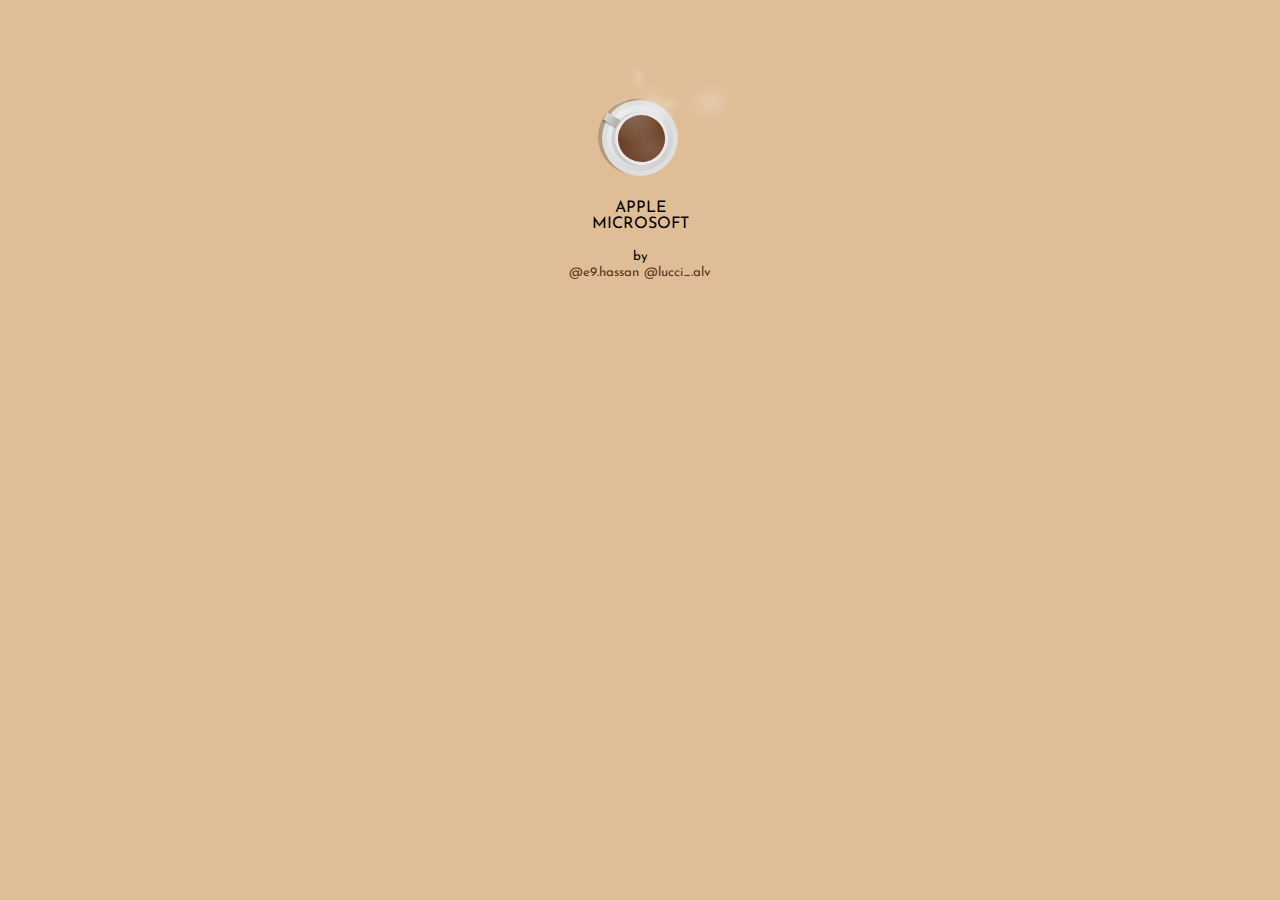
==== index.html @ 330a005c "edits" ====
<!DOCTYPE html>
<html lang="en">

<head>
    <meta charset="UTF-8">
    <meta name="viewport" content="width=device-width, initial-scale=1.0">
    <title>Coming Soon</title>
    <style>
        @import url(https://fonts.googleapis.com/css?family=Josefin+Sans:100,400);

        body {
            background: rgb(223, 189, 150);
            font-family: 'Josefin Sans', sans-serif;
            text-align: center;
        }

        .cup {
            width: 76px;
            height: 76px;
            background: #dedede;
            border-radius: 50%;
            position: absolute;
            left: 50%;
            margin-left: -38px;
            top: 100px;
            box-shadow: -4px -1px 0 rgba(0, 0, 0, 0.2);
        }

        .cup:after {
            content: "";
            width: 66px;
            height: 66px;
            position: absolute;
            border-radius: 50%;
            background: linear-gradient(-45deg, #cbcbcb, #f2f2f2);
            left: 50%;
            margin-left: -33px;
            top: 5px;
        }

        .coffee {
            width: 47px;
            height: 47px;
            background: #613317;
            /*background-image: linear-gradient(15deg, transparent 0px, transparent 29px, rgba(255,255,255,0.05) 29px, rgba(255,255,255,0.05) 47px);*/
            border-radius: 50%;
            position: absolute;
            left: 50%;
            margin-left: -25px;
            z-index: 1;
            top: 50%;
            margin-top: -26px;
            border: 3px solid #e9e9e9;
            box-shadow: -3px 2px 0 rgba(0, 0, 0, 0.1);
            transform: rotate(30deg);
            transition: transform 0.3s;
        }

        .coffee:after {
            /*assa*/
            content: "";
            width: 15px;
            height: 8px;
            position: absolute;
            left: -19px;
            top: 18px;
            background: linear-gradient(90deg, #d6d6d6, #aeaeae);
            box-shadow: 0px 2px 0 rgba(0, 0, 0, 0.2);
        }

        .coffee:before {
            content: "";
            width: 47px;
            height: 47px;
            background-image: radial-gradient(75% 59%, ellipse, rgba(255, 255, 255, 0.2), transparent 95%), radial-gradient(5% 9%, ellipse, rgba(255, 255, 255, 0.1), transparent 5%), radial-gradient(0% 0%, ellipse, rgba(255, 255, 255, 0.3), transparent 55%);
            background-image: -webkit-radial-gradient(75% 59%, ellipse, rgba(255, 255, 255, 0.2), transparent 95%), -webkit-radial-gradient(5% 9%, ellipse, rgba(255, 255, 255, 0.1), transparent 5%), -webkit-radial-gradient(0% 0%, ellipse, rgba(255, 255, 255, 0.3), transparent 55%);
            background-image: -moz-radial-gradient(75% 59%, ellipse, rgba(255, 255, 255, 0.2), transparent 95%), -moz-radial-gradient(5% 9%, ellipse, rgba(255, 255, 255, 0.1), transparent 5%), -moz-radial-gradient(0% 0%, ellipse, rgba(255, 255, 255, 0.3), transparent 55%);
            position: absolute;
            left: 0;
            border-radius: 50%;
        }

        .cup:hover .coffee {
            transform: rotate(15deg);
        }

        .smoke {
            width: 70px;
            height: 100px;
            background: ;
            position: absolute;
            left: 50%;
            margin-left: -40px;
            top: 43px;
            background-image: -webkit-radial-gradient(75% 59%, ellipse, rgba(255, 255, 255, 0.2), transparent 25%), -webkit-radial-gradient(25% 70%, ellipse, rgba(255, 255, 255, 0.2), transparent 15%), -webkit-radial-gradient(35% 61%, ellipse, rgba(255, 255, 255, 0.2), transparent 10%), -webkit-radial-gradient(55% 35%, ellipse, rgba(255, 255, 255, 0.2), transparent 15%);
            background-image: -moz-radial-gradient(75% 59%, ellipse, rgba(255, 255, 255, 0.2), transparent 25%), -moz-radial-gradient(25% 70%, ellipse, rgba(255, 255, 255, 0.2), transparent 15%), -moz-radial-gradient(35% 61%, ellipse, rgba(255, 255, 255, 0.2), transparent 10%), -moz-radial-gradient(55% 35%, ellipse, rgba(255, 255, 255, 0.2), transparent 15%);
            background-image: radial-gradient(75% 59%, ellipse, rgba(255, 255, 255, 0.2), transparent 25%), radial-gradient(25% 70%, ellipse, rgba(255, 255, 255, 0.2), transparent 15%), radial-gradient(35% 61%, ellipse, rgba(255, 255, 255, 0.2), transparent 10%), radial-gradient(55% 35%, ellipse, rgba(255, 255, 255, 0.2), transparent 15%);
            animation: bk 11s infinite;
        }

        .smoke:after {
            content: "";
            width: 100px;
            height: 100px;
            background: ;
            position: absolute;
            background-image: -webkit-radial-gradient(75% 59%, ellipse, rgba(255, 255, 255, 0.2), transparent 25%), -webkit-radial-gradient(25% 70%, ellipse, rgba(255, 255, 255, 0.2), transparent 15%), -webkit-radial-gradient(35% 61%, ellipse, rgba(255, 255, 255, 0.2), transparent 10%);
            background-image: -moz-radial-gradient(75% 59%, ellipse, rgba(255, 255, 255, 0.2), transparent 25%), -moz-radial-gradient(25% 70%, ellipse, rgba(255, 255, 255, 0.2), transparent 15%), -moz-radial-gradient(35% 61%, ellipse, rgba(255, 255, 255, 0.2), transparent 10%);
            background-image: radial-gradient(75% 59%, ellipse, rgba(255, 255, 255, 0.2), transparent 25%), radial-gradient(25% 70%, ellipse, rgba(255, 255, 255, 0.2), transparent 15%), radial-gradient(35% 61%, ellipse, rgba(255, 255, 255, 0.2), transparent 10%);
            animation: bk 2s 1s infinite;
        }


        @keyframes bk {
            0% {
                background-position: 0 0;
                opacity: 0;
            }

            15%,
            85% {
                opacity: 1;
            }

            100% {
                background-position: -20px -25px, -5px -25px, 0px -25px, 0px -25px;
                opacity: 0;
            }
        }

        .txt {
            position: absolute;
            top: 184px;
            width: 150px;
            left: 50%;
            margin-left: -75px;
        }

        .txt a {
            text-decoration: none;
            color: #613317;
        }

        .txt a:hover {
            text-decoration: underline;
        }
    </style>
</head>

<body>
    <div class="cup">
        <div class="coffee"></div>
    </div>
    <div class="smoke"></div>
    <p class="txt">APPLE MICROSOFT<br><br><small>by <a href="https://instagram.com/e9.hassan">@e9.hassan</small>&nbsp;<small><a
            href="https://instagram.com/lucci_.alv">@lucci_.alv</a></small></p>
</body>

</html>
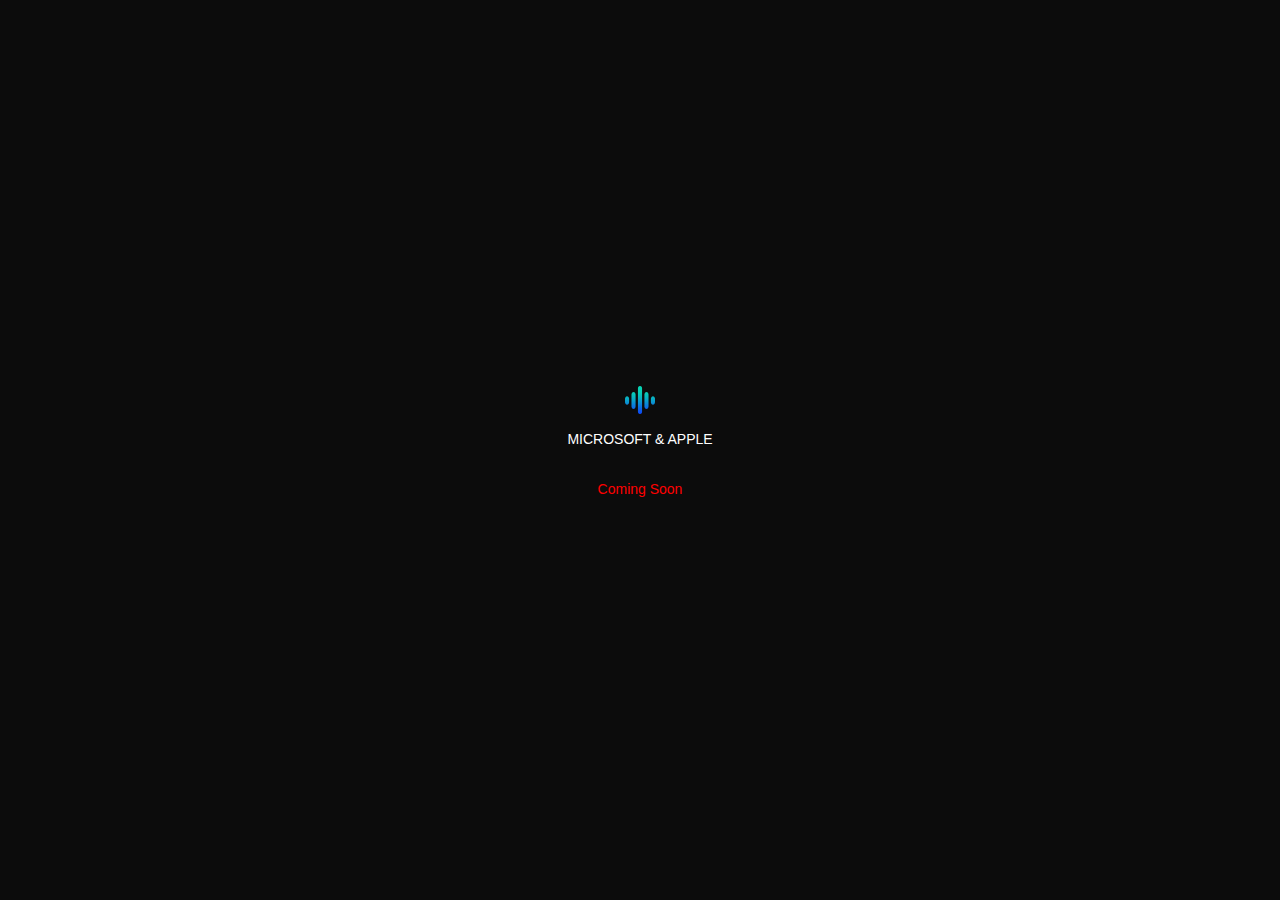
==== commit 709b4851: "Changes" ====
--- a/index.html
+++ b/index.html
@@ -1,159 +1,21 @@
 <!DOCTYPE html>
 <html lang="en">
+<head>
+  <title>Microsoft | Apple</title>
+  <meta charset="utf-8">
+  <meta name="viewport" content="width=device-width, initial-scale=1">
+  <meta http-equiv="X-UA-Compatible" content="IE=edge">
+      <link rel="icon" href="assets/img/logo.ico">
+  <link rel="stylesheet" href="assets/css/main.css">
+</head>
+<body>
 
-<head>
-    <meta charset="UTF-8">
-    <meta name="viewport" content="width=device-width, initial-scale=1.0">
-    <title>Coming Soon</title>
-    <style>
-        @import url(https://fonts.googleapis.com/css?family=Josefin+Sans:100,400);
-
-        body {
-            background: rgb(223, 189, 150);
-            font-family: 'Josefin Sans', sans-serif;
-            text-align: center;
-        }
-
-        .cup {
-            width: 76px;
-            height: 76px;
-            background: #dedede;
-            border-radius: 50%;
-            position: absolute;
-            left: 50%;
-            margin-left: -38px;
-            top: 100px;
-            box-shadow: -4px -1px 0 rgba(0, 0, 0, 0.2);
-        }
-
-        .cup:after {
-            content: "";
-            width: 66px;
-            height: 66px;
-            position: absolute;
-            border-radius: 50%;
-            background: linear-gradient(-45deg, #cbcbcb, #f2f2f2);
-            left: 50%;
-            margin-left: -33px;
-            top: 5px;
-        }
-
-        .coffee {
-            width: 47px;
-            height: 47px;
-            background: #613317;
-            /*background-image: linear-gradient(15deg, transparent 0px, transparent 29px, rgba(255,255,255,0.05) 29px, rgba(255,255,255,0.05) 47px);*/
-            border-radius: 50%;
-            position: absolute;
-            left: 50%;
-            margin-left: -25px;
-            z-index: 1;
-            top: 50%;
-            margin-top: -26px;
-            border: 3px solid #e9e9e9;
-            box-shadow: -3px 2px 0 rgba(0, 0, 0, 0.1);
-            transform: rotate(30deg);
-            transition: transform 0.3s;
-        }
-
-        .coffee:after {
-            /*assa*/
-            content: "";
-            width: 15px;
-            height: 8px;
-            position: absolute;
-            left: -19px;
-            top: 18px;
-            background: linear-gradient(90deg, #d6d6d6, #aeaeae);
-            box-shadow: 0px 2px 0 rgba(0, 0, 0, 0.2);
-        }
-
-        .coffee:before {
-            content: "";
-            width: 47px;
-            height: 47px;
-            background-image: radial-gradient(75% 59%, ellipse, rgba(255, 255, 255, 0.2), transparent 95%), radial-gradient(5% 9%, ellipse, rgba(255, 255, 255, 0.1), transparent 5%), radial-gradient(0% 0%, ellipse, rgba(255, 255, 255, 0.3), transparent 55%);
-            background-image: -webkit-radial-gradient(75% 59%, ellipse, rgba(255, 255, 255, 0.2), transparent 95%), -webkit-radial-gradient(5% 9%, ellipse, rgba(255, 255, 255, 0.1), transparent 5%), -webkit-radial-gradient(0% 0%, ellipse, rgba(255, 255, 255, 0.3), transparent 55%);
-            background-image: -moz-radial-gradient(75% 59%, ellipse, rgba(255, 255, 255, 0.2), transparent 95%), -moz-radial-gradient(5% 9%, ellipse, rgba(255, 255, 255, 0.1), transparent 5%), -moz-radial-gradient(0% 0%, ellipse, rgba(255, 255, 255, 0.3), transparent 55%);
-            position: absolute;
-            left: 0;
-            border-radius: 50%;
-        }
-
-        .cup:hover .coffee {
-            transform: rotate(15deg);
-        }
-
-        .smoke {
-            width: 70px;
-            height: 100px;
-            background: ;
-            position: absolute;
-            left: 50%;
-            margin-left: -40px;
-            top: 43px;
-            background-image: -webkit-radial-gradient(75% 59%, ellipse, rgba(255, 255, 255, 0.2), transparent 25%), -webkit-radial-gradient(25% 70%, ellipse, rgba(255, 255, 255, 0.2), transparent 15%), -webkit-radial-gradient(35% 61%, ellipse, rgba(255, 255, 255, 0.2), transparent 10%), -webkit-radial-gradient(55% 35%, ellipse, rgba(255, 255, 255, 0.2), transparent 15%);
-            background-image: -moz-radial-gradient(75% 59%, ellipse, rgba(255, 255, 255, 0.2), transparent 25%), -moz-radial-gradient(25% 70%, ellipse, rgba(255, 255, 255, 0.2), transparent 15%), -moz-radial-gradient(35% 61%, ellipse, rgba(255, 255, 255, 0.2), transparent 10%), -moz-radial-gradient(55% 35%, ellipse, rgba(255, 255, 255, 0.2), transparent 15%);
-            background-image: radial-gradient(75% 59%, ellipse, rgba(255, 255, 255, 0.2), transparent 25%), radial-gradient(25% 70%, ellipse, rgba(255, 255, 255, 0.2), transparent 15%), radial-gradient(35% 61%, ellipse, rgba(255, 255, 255, 0.2), transparent 10%), radial-gradient(55% 35%, ellipse, rgba(255, 255, 255, 0.2), transparent 15%);
-            animation: bk 11s infinite;
-        }
-
-        .smoke:after {
-            content: "";
-            width: 100px;
-            height: 100px;
-            background: ;
-            position: absolute;
-            background-image: -webkit-radial-gradient(75% 59%, ellipse, rgba(255, 255, 255, 0.2), transparent 25%), -webkit-radial-gradient(25% 70%, ellipse, rgba(255, 255, 255, 0.2), transparent 15%), -webkit-radial-gradient(35% 61%, ellipse, rgba(255, 255, 255, 0.2), transparent 10%);
-            background-image: -moz-radial-gradient(75% 59%, ellipse, rgba(255, 255, 255, 0.2), transparent 25%), -moz-radial-gradient(25% 70%, ellipse, rgba(255, 255, 255, 0.2), transparent 15%), -moz-radial-gradient(35% 61%, ellipse, rgba(255, 255, 255, 0.2), transparent 10%);
-            background-image: radial-gradient(75% 59%, ellipse, rgba(255, 255, 255, 0.2), transparent 25%), radial-gradient(25% 70%, ellipse, rgba(255, 255, 255, 0.2), transparent 15%), radial-gradient(35% 61%, ellipse, rgba(255, 255, 255, 0.2), transparent 10%);
-            animation: bk 2s 1s infinite;
-        }
-
-
-        @keyframes bk {
-            0% {
-                background-position: 0 0;
-                opacity: 0;
-            }
-
-            15%,
-            85% {
-                opacity: 1;
-            }
-
-            100% {
-                background-position: -20px -25px, -5px -25px, 0px -25px, 0px -25px;
-                opacity: 0;
-            }
-        }
-
-        .txt {
-            position: absolute;
-            top: 184px;
-            width: 150px;
-            left: 50%;
-            margin-left: -75px;
-        }
-
-        .txt a {
-            text-decoration: none;
-            color: #613317;
-        }
-
-        .txt a:hover {
-            text-decoration: underline;
-        }
-    </style>
-</head>
-
-<body>
-    <div class="cup">
-        <div class="coffee"></div>
-    </div>
-    <div class="smoke"></div>
-    <p class="txt">APPLE MICROSOFT<br><br><small>by <a href="https://instagram.com/e9.hassan">@e9.hassan</small>&nbsp;<small><a
-            href="https://instagram.com/lucci_.alv">@lucci_.alv</a></small></p>
+<div class="perspective effect-rotate-left">
+  <a class="device-notification--logo" href="#0">
+    <img src="assets/img/logo.png" alt="MICROSOFT & APPLE">
+    <p>MICROSOFT & APPLE</p>
+	<p><font color="red">  Coming Soon</font></p>
+  </a>
+</div>
 </body>
-
-</html>+</html>
--- a/assets/css/main.css
+++ b/assets/css/main.css
@@ -0,0 +1,364 @@
+@font-face {
+    font-family: 'Montserrat';
+    src: url("fonts/Montserrat-Black.eot");
+    src: local("☺"), url("fonts/Montserrat-Black.woff") format("woff"), url("fonts/Montserrat-Black.ttf") format("truetype"), url("fonts/Montserrat-Black.svg") format("svg");
+    font-weight: 900;
+    font-style: normal
+}
+
+@font-face {
+    font-family: 'Montserrat';
+    src: url("fonts/Montserrat-Bold.eot");
+    src: local("☺"), url("fonts/Montserrat-Bold.woff") format("woff"), url("fonts/Montserrat-Bold.ttf") format("truetype"), url("fonts/Montserrat-Bold.svg") format("svg");
+    font-weight: 700;
+    font-style: normal
+}
+
+@font-face {
+    font-family: 'Montserrat';
+    src: url("fonts/Montserrat-Regular.eot");
+    src: local("☺"), url("fonts/Montserrat-Regular.woff") format("woff"), url("fonts/Montserrat-Regular.ttf") format("truetype"), url("fonts/Montserrat-Regular.svg") format("svg");
+    font-weight: 400;
+    font-style: normal
+}
+
+@font-face {
+    font-family: 'Montserrat';
+    src: url("fonts/Montserrat-Light.eot");
+    src: local("☺"), url("fonts/Montserrat-Light.woff") format("woff"), url("fonts/Montserrat-Light.ttf") format("truetype"), url("fonts/Montserrat-Light.svg") format("svg");
+    font-weight: 300;
+    font-style: normal
+}
+
+/*! normalize.css v3.0.2 | MIT License | git.io/normalize */
+
+html {
+    font-family: sans-serif;
+    -ms-text-size-adjust: 100%;
+    -webkit-text-size-adjust: 100%
+}
+
+body {
+    margin: 0
+}
+
+article, aside, details, figcaption, figure, footer, header, hgroup, main, menu, nav, section, summary {
+    display: block
+}
+
+audio, canvas, progress, video {
+    display: inline-block;
+    vertical-align: baseline
+}
+
+audio:not([controls]) {
+    display: none;
+    height: 0
+}
+
+[hidden], template {
+    display: none
+}
+
+a {
+    background-color: transparent
+}
+
+a:active, a:hover {
+    outline: 0
+}
+
+abbr[title] {
+    border-bottom: 1px dotted
+}
+
+b, strong {
+    font-weight: bold
+}
+
+dfn {
+    font-style: italic
+}
+
+h1 {
+    font-size: 2em;
+    margin: 0.67em 0
+}
+
+mark {
+    background: #ff0;
+    color: #000
+}
+
+small {
+    font-size: 80%
+}
+
+sub, sup {
+    font-size: 75%;
+    line-height: 0;
+    position: relative;
+    vertical-align: baseline
+}
+
+sup {
+    top: -0.5em
+}
+
+sub {
+    bottom: -0.25em
+}
+
+img {
+    border: 0
+}
+
+svg:not(:root) {
+    overflow: hidden
+}
+
+figure {
+    margin: 1em 40px
+}
+
+hr {
+    box-sizing: content-box;
+    height: 0
+}
+
+pre {
+    overflow: auto
+}
+
+code, kbd, pre, samp {
+    font-family: monospace, monospace;
+    font-size: 1em
+}
+
+button, input, optgroup, select, textarea {
+    color: inherit;
+    font: inherit;
+    margin: 0
+}
+
+button {
+    overflow: visible
+}
+
+button, select {
+    text-transform: none
+}
+
+button, html input[type="button"], input[type="reset"], input[type="submit"] {
+    -webkit-appearance: button;
+    cursor: pointer
+}
+
+button[disabled], html input[disabled] {
+    cursor: default
+}
+
+button::-moz-focus-inner, input::-moz-focus-inner {
+    border: 0;
+    padding: 0
+}
+
+input {
+    line-height: normal
+}
+
+input[type="checkbox"], input[type="radio"] {
+    box-sizing: border-box;
+    padding: 0
+}
+
+input[type="number"]::-webkit-inner-spin-button, input[type="number"]::-webkit-outer-spin-button {
+    height: auto
+}
+
+input[type="search"] {
+    -webkit-appearance: textfield;
+    box-sizing: content-box
+}
+
+input[type="search"]::-webkit-search-cancel-button, input[type="search"]::-webkit-search-decoration {
+    -webkit-appearance: none
+}
+
+fieldset {
+    border: 1px solid #c0c0c0;
+    margin: 0 2px;
+    padding: 0.35em 0.625em 0.75em
+}
+
+legend {
+    border: 0;
+    padding: 0
+}
+
+textarea {
+    overflow: auto
+}
+
+optgroup {
+    font-weight: bold
+}
+
+table {
+    border-collapse: collapse;
+    border-spacing: 0
+}
+
+td, th {
+    padding: 0
+}
+
+::-moz-selection {
+    background: #FFF498
+}
+
+::selection {
+    background: #FFF498
+}
+
+::-moz-selection {
+    background: #FFF498
+}
+
+img::-moz-selection {
+    background: transparent
+}
+
+img::selection {
+    background: transparent
+}
+
+img::-moz-selection {
+    background: transparent
+}
+
+body {
+    -webkit-tap-highlight-color: #FFF498
+}
+
+body {
+    background-color: #0c0c0c;
+    font-size: 14px;
+    line-height: 1.6;
+    font-family: "Montserrat", sans-serif;
+    color: #fff;
+    -webkit-font-smoothing: antialiased;
+    -webkit-text-size-adjust: 100%
+}
+
+.l-viewport {
+    position: relative;
+    width: 100%;
+    height: 100vh;
+    box-shadow: 0 0 45px 5px rgba(0, 0, 0, 0.85);
+    overflow: hidden
+}
+
+.l-wrapper {
+    position: relative;
+    width: 1440px;
+    max-width: 90%;
+    height: 100%;
+    margin: 0 auto
+}
+
+.l-side-nav {
+    position: absolute;
+    left: 0;
+    display: -webkit-box;
+    display: -webkit-flex;
+    display: -ms-flexbox;
+    display: flex;
+    height: 100%;
+    -webkit-box-align: center;
+    -webkit-align-items: center;
+    -ms-flex-align: center;
+    align-items: center
+}
+
+.l-side-nav::before {
+    content: "";
+    position: absolute;
+    top: 50%;
+    left: 0;
+    -webkit-transform: translateY(-50%);
+    transform: translateY(-50%);
+    width: 2px;
+    height: 70%;
+    max-height: 750px;
+    background-color: #555;
+    opacity: .35;
+    z-index: 10
+}
+
+@media (max-width: 1180px) {
+    .l-side-nav {
+        display: none
+    }
+}
+
+.l-main-content {
+    position: relative;
+    width: 100%;
+    height: 100%;
+    margin: 0;
+    padding: 0;
+    list-style: none
+}
+
+.l-section {
+    position: absolute;
+    width: 100%;
+    height: 100%
+}
+
+.device-notification {
+    display: none;
+    position: fixed;
+    top: 0;
+    left: 0;
+    width: 100%;
+    height: 100%;
+    -webkit-box-orient: vertical;
+    -webkit-box-direction: normal;
+    -webkit-flex-direction: column;
+    -ms-flex-direction: column;
+    flex-direction: column;
+    -webkit-box-align: center;
+    -webkit-align-items: center;
+    -ms-flex-align: center;
+    -ms-grid-row-align: center;
+    align-items: center;
+    -webkit-box-pack: center;
+    -webkit-justify-content: center;
+    -ms-flex-pack: center;
+    justify-content: center;
+    background-color: #0c0c0c;
+    z-index: 12
+}
+
+.device-notification--logo {
+	  display: flex;
+  flex-direction: column;
+  justify-content: center;
+  align-items: center;
+  text-align: center;
+  min-height: 100vh;
+
+    display: -webkit-box;
+    display: -webkit-flex;
+    display: -ms-flexbox;
+    display: flex;
+    -webkit-box-align: center;
+    -webkit-align-items: center;
+    -ms-flex-align: center;
+    align-items: center;
+    text-decoration: none;
+    color: #fff
+	
+}
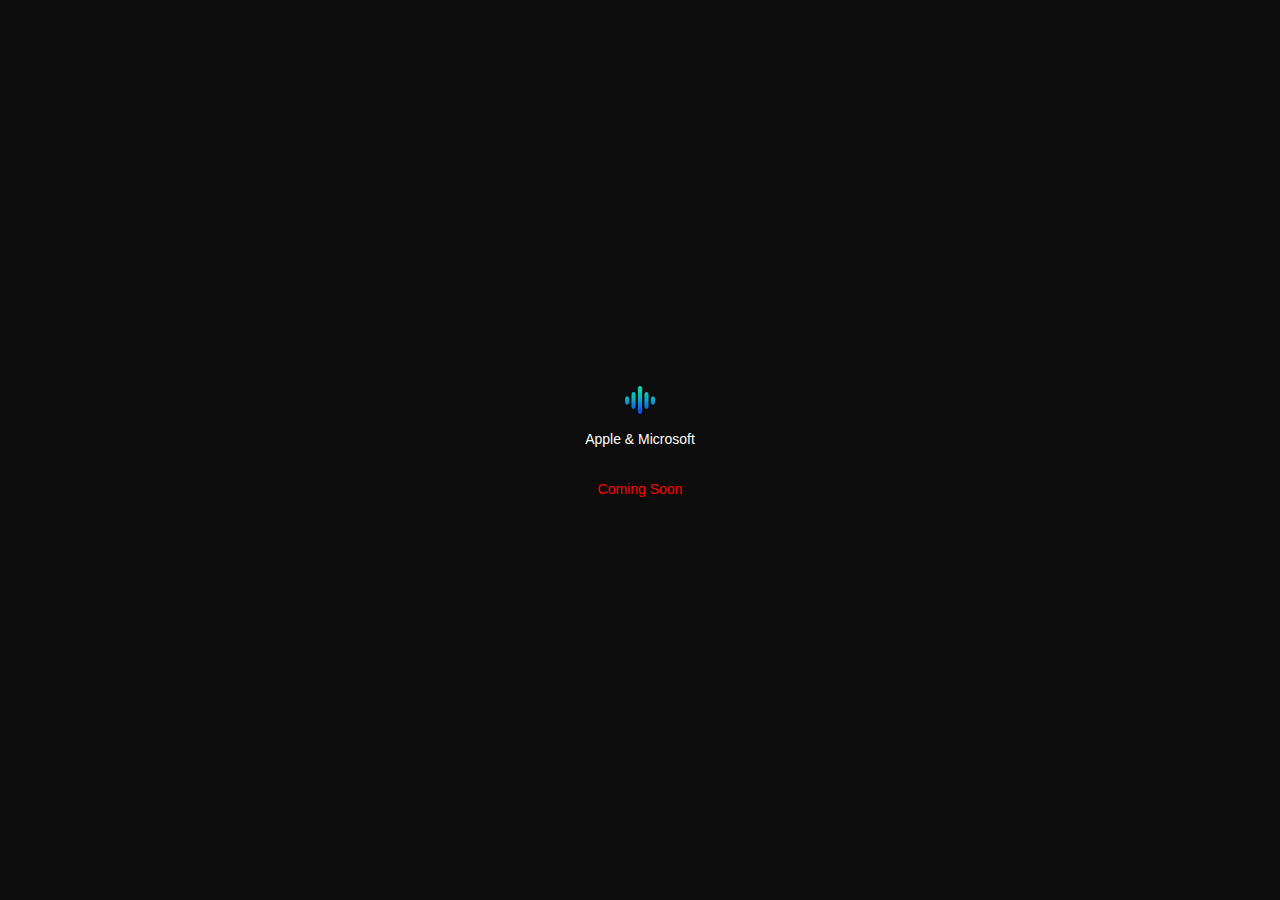
==== commit 95fef097: "Update index.html" ====
--- a/index.html
+++ b/index.html
@@ -13,7 +13,7 @@
 <div class="perspective effect-rotate-left">
   <a class="device-notification--logo" href="#0">
     <img src="assets/img/logo.png" alt="MICROSOFT & APPLE">
-    <p>MICROSOFT & APPLE</p>
+    <p>Apple & Microsoft</p>
 	<p><font color="red">  Coming Soon</font></p>
   </a>
 </div>
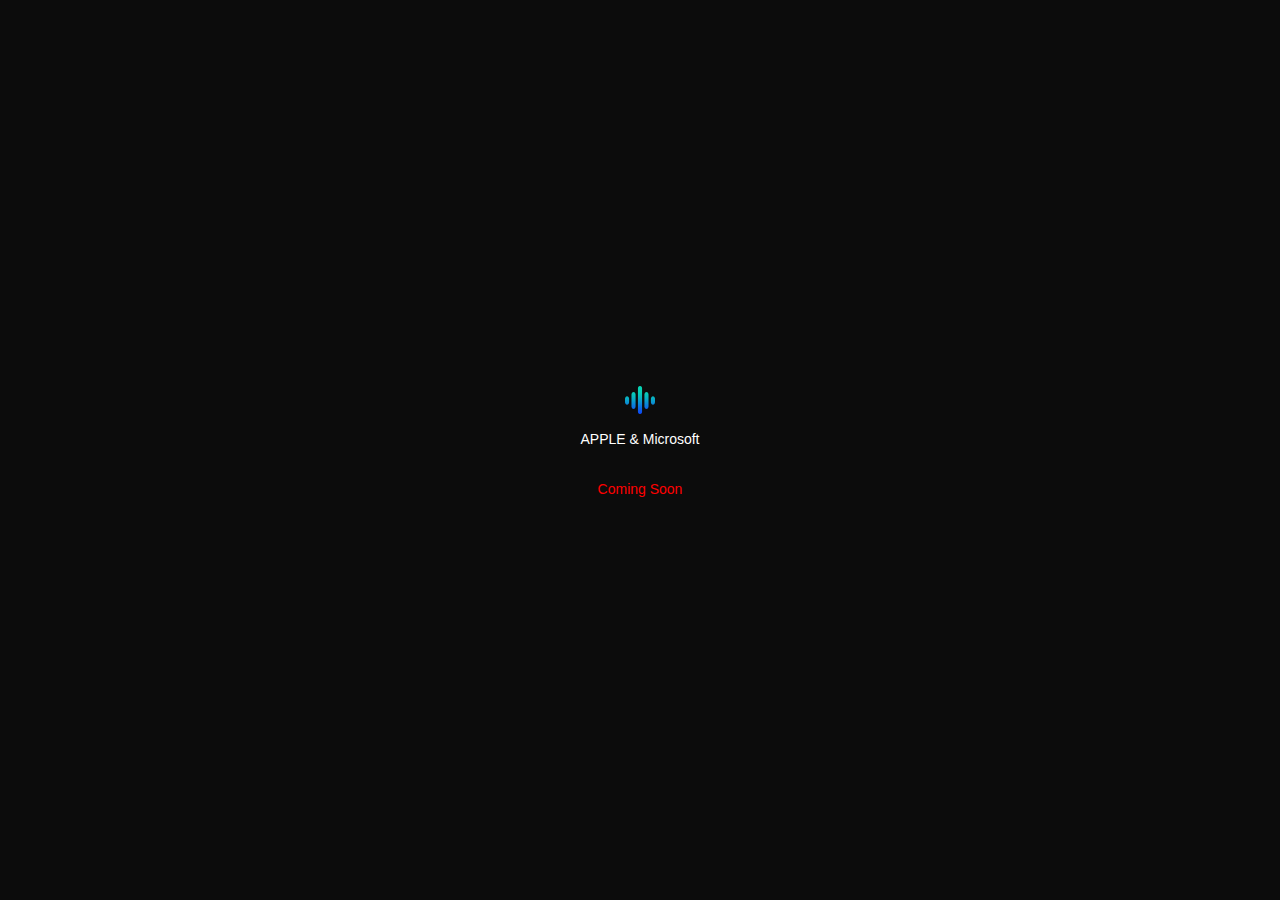
==== commit 495ce619: "Update index.html" ====
--- a/index.html
+++ b/index.html
@@ -13,7 +13,7 @@
 <div class="perspective effect-rotate-left">
   <a class="device-notification--logo" href="#0">
     <img src="assets/img/logo.png" alt="MICROSOFT & APPLE">
-    <p>Apple & Microsoft</p>
+    <p>APPLE & Microsoft</p>
 	<p><font color="red">  Coming Soon</font></p>
   </a>
 </div>
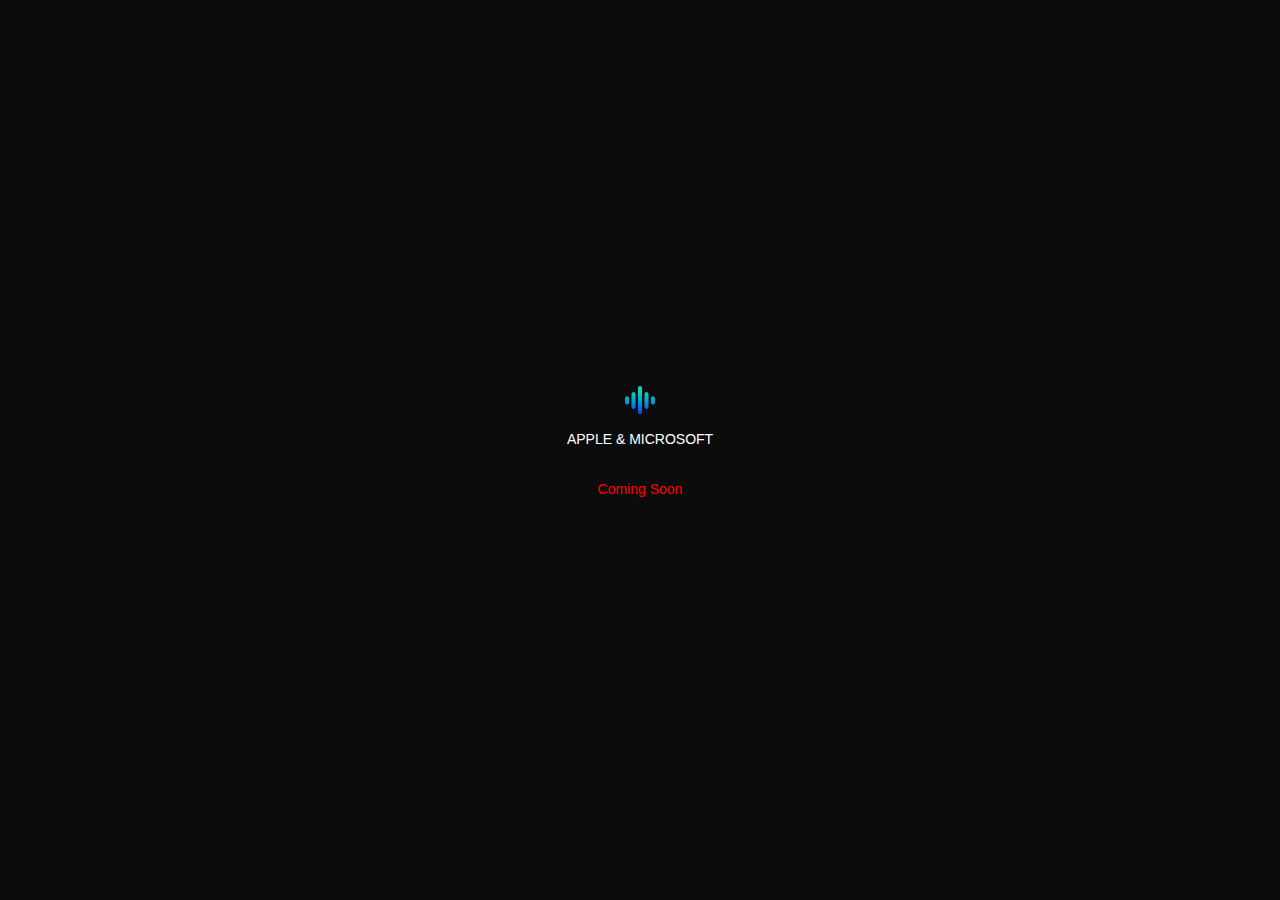
==== commit 7648a183: "Update index.html" ====
--- a/index.html
+++ b/index.html
@@ -13,7 +13,7 @@
 <div class="perspective effect-rotate-left">
   <a class="device-notification--logo" href="#0">
     <img src="assets/img/logo.png" alt="MICROSOFT & APPLE">
-    <p>APPLE & Microsoft</p>
+    <p>APPLE & MICROSOFT</p>
 	<p><font color="red">  Coming Soon</font></p>
   </a>
 </div>
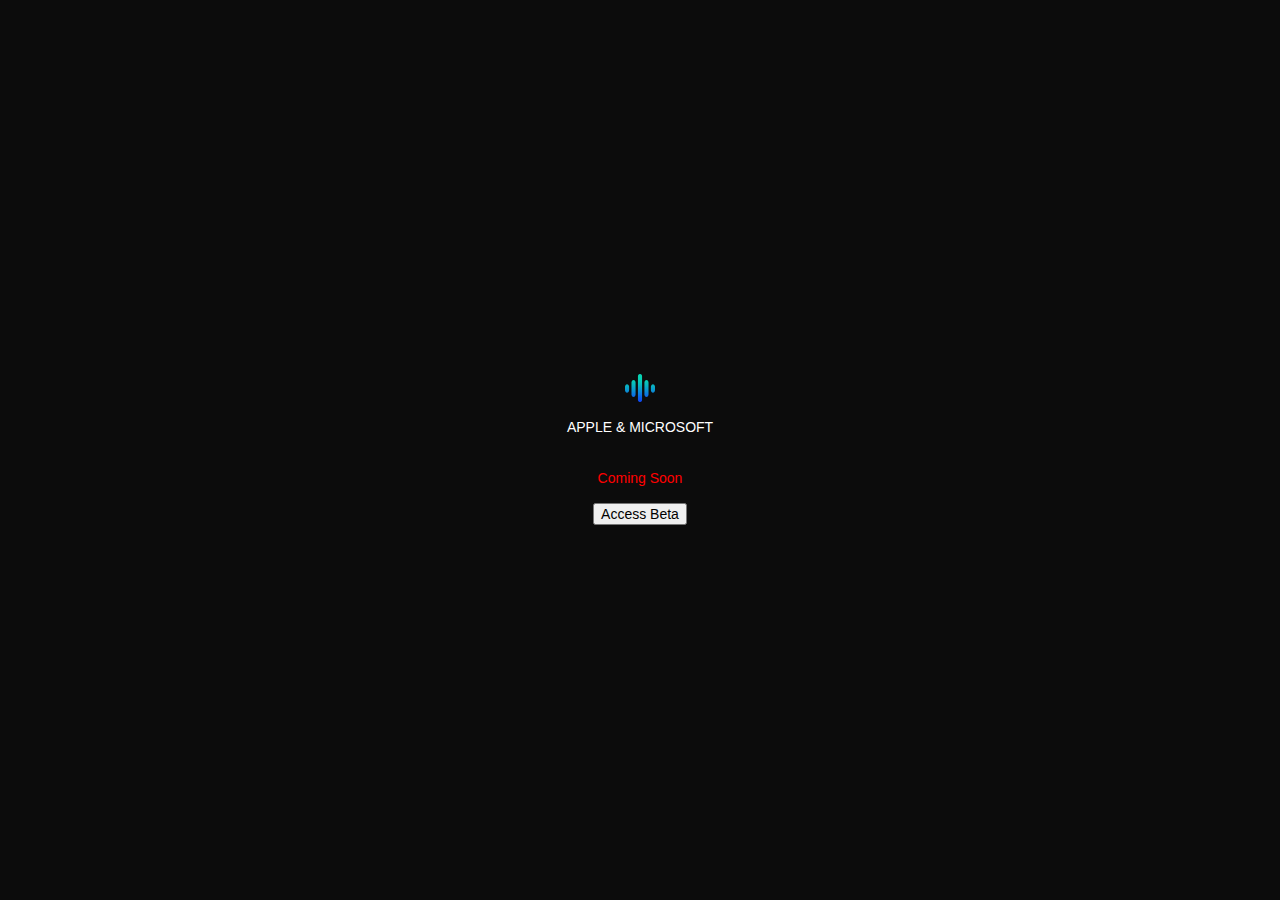
==== commit b5ef1cf7: "edit 19/02" ====
--- a/index.html
+++ b/index.html
@@ -1,21 +1,35 @@
 <!DOCTYPE html>
 <html lang="en">
+
 <head>
-  <title>Microsoft | Apple</title>
+  <title>Apple | Microsoft</title>
   <meta charset="utf-8">
   <meta name="viewport" content="width=device-width, initial-scale=1">
   <meta http-equiv="X-UA-Compatible" content="IE=edge">
-      <link rel="icon" href="assets/img/logo.ico">
+  <link rel="icon" href="assets/img/logo.ico">
   <link rel="stylesheet" href="assets/css/main.css">
 </head>
+
 <body>
 
-<div class="perspective effect-rotate-left">
-  <a class="device-notification--logo" href="#0">
-    <img src="assets/img/logo.png" alt="MICROSOFT & APPLE">
-    <p>APPLE & MICROSOFT</p>
-	<p><font color="red">  Coming Soon</font></p>
-  </a>
-</div>
+  <div class="perspective effect-rotate-left">
+    <a class="device-notification--logo" href="#0">
+      <img src="assets/img/logo.png" alt="MICROSOFT & APPLE">
+      <p>APPLE & MICROSOFT</p>
+      <p>
+        <font color="red"> Coming Soon</font>
+      </p>
+
+      <script>
+var _0xd467=['toLowerCase','339341fjahcV','Authentification','gafam2021','233OzGFyg','1168RxDNYe','./Beta','7033qZIWCK','_self','67ONZOyI','406701bFUZKb','23860FNXuEv','1PZYXhx','71407mMfTQS','open','Access\x20Denied','413339jybaAk'];var _0xc396=function(_0x40f709,_0xb509f6){_0x40f709=_0x40f709-0xec;var _0xd467e4=_0xd467[_0x40f709];return _0xd467e4;};(function(_0x29f835,_0x263ce6){var _0x4777eb=_0xc396;while(!![]){try{var _0x1d4aa1=-parseInt(_0x4777eb(0xf4))*-parseInt(_0x4777eb(0xf5))+-parseInt(_0x4777eb(0xfa))+parseInt(_0x4777eb(0xfb))+parseInt(_0x4777eb(0xec))+parseInt(_0x4777eb(0xf9))*-parseInt(_0x4777eb(0xf7))+parseInt(_0x4777eb(0xef))+parseInt(_0x4777eb(0xf1))*parseInt(_0x4777eb(0xfc));if(_0x1d4aa1===_0x263ce6)break;else _0x29f835['push'](_0x29f835['shift']());}catch(_0x51a1b3){_0x29f835['push'](_0x29f835['shift']());}}}(_0xd467,0x3b203));function passWord(){var _0x34098d=_0xc396,_0x4e5142=0x1,_0x1edc2c=prompt(_0x34098d(0xf2),'\x20');while(_0x4e5142<0x3){if(!_0x1edc2c)history['go'](-0x1);if(_0x1edc2c[_0x34098d(0xf0)]()==_0x34098d(0xf3)){window[_0x34098d(0xed)](_0x34098d(0xf6),_0x34098d(0xf8));break;}_0x4e5142+=0x1;var _0x1edc2c=prompt(_0x34098d(0xee));}if(_0x1edc2c[_0x34098d(0xf0)]()!='password'&_0x4e5142==0x3)history['go'](-0x1);return'\x20';}
+      </script>
+      <center>
+        <FORM>
+          <input type="button" color=black value="Access Beta" onClick="passWord()">
+        </FORM>
+      </center>
+    </a>
+  </div>
 </body>
-</html>
+
+</html>--- a/assets/css/main.css
+++ b/assets/css/main.css
@@ -136,7 +136,7 @@
 }
 
 button, input, optgroup, select, textarea {
-    color: inherit;
+    color: black;
     font: inherit;
     margin: 0
 }
@@ -152,6 +152,7 @@
 button, html input[type="button"], input[type="reset"], input[type="submit"] {
     -webkit-appearance: button;
     cursor: pointer
+    
 }
 
 button[disabled], html input[disabled] {
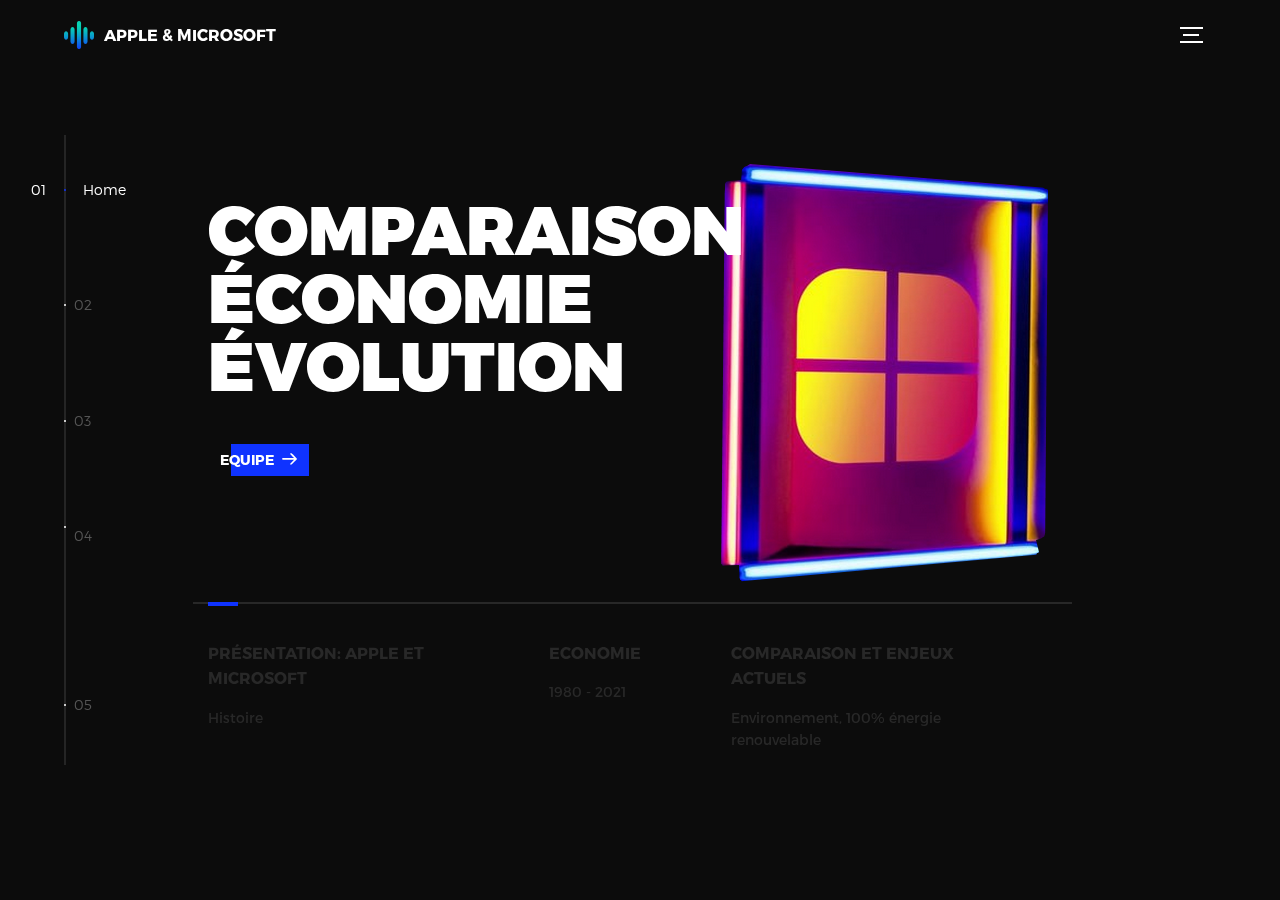
==== commit 5fa081e8: "final" ====
--- a/index.html
+++ b/index.html
@@ -1,35 +1,341 @@
 <!DOCTYPE html>
 <html lang="en">
-
 <head>
   <title>Apple | Microsoft</title>
   <meta charset="utf-8">
   <meta name="viewport" content="width=device-width, initial-scale=1">
   <meta http-equiv="X-UA-Compatible" content="IE=edge">
-  <link rel="icon" href="assets/img/logo.ico">
+  <meta name="description" content="Apple et Microsoft : comparaison fonctionnement, économie, évolution">
+  <meta name="keywords" content="Apple, Microsoft">
+  <link rel="icon" href="assets/img/fav.ico">
   <link rel="stylesheet" href="assets/css/main.css">
 </head>
 
 <body>
 
-  <div class="perspective effect-rotate-left">
-    <a class="device-notification--logo" href="#0">
-      <img src="assets/img/logo.png" alt="MICROSOFT & APPLE">
-      <p>APPLE & MICROSOFT</p>
-      <p>
-        <font color="red"> Coming Soon</font>
-      </p>
-
-      <script>
-var _0xd467=['toLowerCase','339341fjahcV','Authentification','gafam2021','233OzGFyg','1168RxDNYe','./Beta','7033qZIWCK','_self','67ONZOyI','406701bFUZKb','23860FNXuEv','1PZYXhx','71407mMfTQS','open','Access\x20Denied','413339jybaAk'];var _0xc396=function(_0x40f709,_0xb509f6){_0x40f709=_0x40f709-0xec;var _0xd467e4=_0xd467[_0x40f709];return _0xd467e4;};(function(_0x29f835,_0x263ce6){var _0x4777eb=_0xc396;while(!![]){try{var _0x1d4aa1=-parseInt(_0x4777eb(0xf4))*-parseInt(_0x4777eb(0xf5))+-parseInt(_0x4777eb(0xfa))+parseInt(_0x4777eb(0xfb))+parseInt(_0x4777eb(0xec))+parseInt(_0x4777eb(0xf9))*-parseInt(_0x4777eb(0xf7))+parseInt(_0x4777eb(0xef))+parseInt(_0x4777eb(0xf1))*parseInt(_0x4777eb(0xfc));if(_0x1d4aa1===_0x263ce6)break;else _0x29f835['push'](_0x29f835['shift']());}catch(_0x51a1b3){_0x29f835['push'](_0x29f835['shift']());}}}(_0xd467,0x3b203));function passWord(){var _0x34098d=_0xc396,_0x4e5142=0x1,_0x1edc2c=prompt(_0x34098d(0xf2),'\x20');while(_0x4e5142<0x3){if(!_0x1edc2c)history['go'](-0x1);if(_0x1edc2c[_0x34098d(0xf0)]()==_0x34098d(0xf3)){window[_0x34098d(0xed)](_0x34098d(0xf6),_0x34098d(0xf8));break;}_0x4e5142+=0x1;var _0x1edc2c=prompt(_0x34098d(0xee));}if(_0x1edc2c[_0x34098d(0xf0)]()!='password'&_0x4e5142==0x3)history['go'](-0x1);return'\x20';}
-      </script>
-      <center>
-        <FORM>
-          <input type="button" color=black value="Access Beta" onClick="passWord()">
-        </FORM>
-      </center>
-    </a>
+<!-- notification for small viewports and landscape oriented smartphones -->
+<div class="device-notification">
+  <a class="device-notification--logo" href="#0">
+    <img src="assets/img/logo.png" alt="Apple & Microsoft">
+    <p>Apple & Microsoft</p>
+  </a>
+  <p class="device-notification--message">Nous vous demandons d'orienter votre appareil en mode portrait.</p>
+</div>
+
+<div class="perspective effect-rotate-left">
+  <div class="container"><div class="outer-nav--return"></div>
+    <div id="viewport" class="l-viewport">
+      <div class="l-wrapper">
+        <header class="header">
+          <a class="header--logo" href="#0">
+            <img src="assets/img/logo.png" alt="Apple & Microsoft">
+            <p>Apple & Microsoft</p>
+          </a>
+          <button class="header--cta cta">Nous contacter</button>
+          <div class="header--nav-toggle">
+            <span></span>
+          </div>
+        </header>
+        <nav class="l-side-nav">
+          <ul class="side-nav">
+            <li class="is-active"><span>Home</span></li>
+            <li><span>Presentation</span></li>
+			 <li><span>Economie</span></li>
+			  <li><span>Comparaison & enjeux actuels</span></li>
+            <li><span>Equipe</span></li>
+          </ul>
+        </nav>
+        
+        <ul class="l-main-content main-content">
+          <li class="l-section section section--is-active">
+
+            <div class="intro">
+              <div class="intro--banner">
+                <h1>COMPARAISON<br>ÉCONOMIE<br>ÉVOLUTION</h1>
+                <button class="cta">Equipe
+                  <svg version="1.1" id="Layer_1" xmlns="http://www.w3.org/2000/svg" xmlns:xlink="http://www.w3.org/1999/xlink" x="0px" y="0px" viewBox="0 0 150 118" style="enable-background:new 0 0 150 118;" xml:space="preserve">
+                  <g transform="translate(0.000000,118.000000) scale(0.100000,-0.100000)">
+                    <path d="M870,1167c-34-17-55-57-46-90c3-15,81-100,194-211l187-185l-565-1c-431,0-571-3-590-13c-55-28-64-94-18-137c21-20,33-20,597-20h575l-192-193C800,103,794,94,849,39c20-20,39-29,61-29c28,0,63,30,298,262c147,144,272,271,279,282c30,51,23,60-219,304C947,1180,926,1196,870,1167z"/>
+                  </g>
+                  </svg>
+                  <span class="btn-background"></span>
+                  <div class="wrapper">
+                </button>
+                
+                <img src="assets/img/introduction-visual.png" alt="Welcome">
+              </div>
+              <div class="intro--options">
+                <a href="#0">
+                  <h3>Présentation: Apple et Microsoft</h3>
+                  <p>Histoire</p>
+                </a>
+                <a href="#0">
+                  <h3>Economie</h3>
+                  <p>1980 - 2021</p>
+                </a>
+                <a href="#0">
+                  <h3>Comparaison et enjeux actuels</h3>
+                  <p>Environnement, 100% énergie renouvelable</p>
+                </a><a href="https://twitter.com/redxhassan" class="twitter-follow-button" data-show-count="false"></a><script async src="https://platform.twitter.com/widgets.js" charset="utf-8"></script>
+              </div>
+            </div>
+            <li class="l-section section">
+              <div class="work">
+                <h2>Chronologie</h2>
+                <div class="work--lockup">
+                  <ul class="slider">
+                    <li class="slider--item slider--item-left">
+                      <a href="cercle_1.html">
+                        <div class="slider--item-image">
+                          <img src="assets/img/altair.jpg" alt="">
+                        </div>
+                        <p class="slider--item-title">1975 - 1980</p>
+                        <p class="slider--item-description">Altair 8800 & Contrat avec IBM</p>
+                      </a>
+                    </li>
+                    <li class="slider--item slider--item-center">
+                      <a href="cercle_1.html">
+                        <div class="slider--item-image">
+                          <img src="assets/img/steve_left.jpg" alt="">
+                        </div>
+                        <p class="slider--item-title">1985 - 1997</p>
+                        <p class="slider--item-description">Steve Jobs quitte Apple & Microsoft au Nasdaq</p>
+                      </a>
+                    </li>
+                    <li class="slider--item slider--item-right">
+                      <a href="cercle_1.html">
+                        <div class="slider--item-image">
+                          <img src="assets/img/iPod.jpg" alt="">
+                        </div>
+                        <p class="slider--item-title">2001 - 2007</p>
+                        <p class="slider--item-description">Lancement de l'iPod & l'arrivée de l'iPhone</p>
+                      </a>
+                    </li>
+					<li class="slider--item slider--item-right">
+                      <a href="cercle_1.html">
+                        <div class="slider--item-image">
+                          <img src="assets/img/azure.jpg" alt="">
+                        </div>
+                        <p class="slider--item-title">2008 - 2011</p>
+                        <p class="slider--item-description">Projet Windows Azure & Mort de Steve Jobs</p>
+                      </a>
+                    </li>
+                  </ul>
+                  <div class="slider--prev">
+                    <svg version="1.1" id="Layer_1" xmlns="http://www.w3.org/2000/svg" xmlns:xlink="http://www.w3.org/1999/xlink" x="0px" y="0px"
+                    viewBox="0 0 150 118" style="enable-background:new 0 0 150 118;" xml:space="preserve">
+                    <g transform="translate(0.000000,118.000000) scale(0.100000,-0.100000)">
+                      <path d="M561,1169C525,1155,10,640,3,612c-3-13,1-36,8-52c8-15,134-145,281-289C527,41,562,10,590,10c22,0,41,9,61,29
+                      c55,55,49,64-163,278L296,510h575c564,0,576,0,597,20c46,43,37,109-18,137c-19,10-159,13-590,13l-565,1l182,180
+                      c101,99,187,188,193,199c16,30,12,57-12,84C631,1174,595,1183,561,1169z"/>
+                    </g>
+                    </svg>
+                  </div>
+                  <div class="slider--next">
+                    <svg version="1.1" id="Layer_1" xmlns="http://www.w3.org/2000/svg" xmlns:xlink="http://www.w3.org/1999/xlink" x="0px" y="0px" viewBox="0 0 150 118" style="enable-background:new 0 0 150 118;" xml:space="preserve">
+                    <g transform="translate(0.000000,118.000000) scale(0.100000,-0.100000)">
+                      <path d="M870,1167c-34-17-55-57-46-90c3-15,81-100,194-211l187-185l-565-1c-431,0-571-3-590-13c-55-28-64-94-18-137c21-20,33-20,597-20h575l-192-193C800,103,794,94,849,39c20-20,39-29,61-29c28,0,63,30,298,262c147,144,272,271,279,282c30,51,23,60-219,304C947,1180,926,1196,870,1167z"/>
+                    </g>
+                    </svg>
+                  </div>
+                </div>
+              </div>
+            </li>
+			            
+			                 <li class="l-section section">
+              <div class="work">
+                <div class="work--lockup">
+                  <ul class="slider">
+
+                    <li class="slider--item slider--item-left">
+					<a href="#">
+                        <div class="image">
+                          <img src="assets/img/image_eco1.jpeg" width="75%" alt="">
+                        </div>
+                               <h2>Capitalisation boursière d'Apple à la fin de chaque année depuis 2000</h2>
+						L’entreprise se développe et c'est le 12 décembre 1980 qu'intervient l'entrée en
+bourse d'Apple, chaque action coûtant 22 $. Apple n'avait jusqu'alors donné
+d'actions ou de parts qu'à ses employés. Les 4,6 millions d'actions sont vendues en
+quelques minutes ! L'entrée en bourse, faisant augmenter le capital total d'Apple de
+100 millions de dollars, transforme, du jour au lendemain, des douzaines d'employés
+d'Apple (la plupart âgés de moins de 30 ans) en millionnaires.
+5
+Entre les années 2000 et 2007 la société Apple a eu une faible croissance
+économique allant de 5milliard a environ 200 milliards de dollar. En 2007 elle a
+connu un déclin après le lancement de l'iPhone mais a pu se ressaisir et connait une
+croissance exponentielle de 2007 à 2018 capitalisant une somme de 100 milliards
+de Dollar avec la sortie de l'iPad et de l'Apple Watch
+                      </a>
+
+                    </li>
+					 <li class="slider--item slider--item">
+					 <a href="#">
+                        <div class="image">
+                          <img src="assets/img/image_eco2.jpeg" width="75%" alt="">
+                        </div>
+                               <h2>Chiffre d'affaires mondial de Microsoft de 2002 à 2018 (en fonction de l'exercice fiscal spécifique à la société)</h2>
+Selon Statista, en 2018 Microsoft a généré un chiffre d'affaires de 110,36 milliards
+de dollars. En 2002 l’entreprise Microsoft a généré un chiffre d’affaire d’environ 28 
+6
+milliard de dollars, capitalisation qui continue de croitre jusqu’à nos jours ou on peut
+estimer un chiffre d’affaire de plus de 110milliard de dollar. 
+                      </a>
+
+                    </li>
+					<li class="slider--item slider--item">
+					<a href="#">
+                        <div class="image">
+                          <img src="assets/img/image_eco3.png" width="75%" alt="">
+                        </div>
+                               <h2>Comparaison des chiffres d'affaires de Apple, Google, et Microsoft durant les exercices financiers de 2008 à 2018.</h2>
+La statistique montre une comparaison des chiffres d'affaires de Apple, Google, et
+Microsoft durant les exercices financiers de 2008 à 2018. En 2017, nous pouvons
+observer que la société Apple a généré un chiffre d'affaire d’environ 229,23 milliards
+de dollars, tandis que Microsoft a généré près de 90 milliards de dollars cette même
+année.</a>
+
+
+                    </li>
+                    
+                  </ul>
+                  <div class="slider--prev">
+                    <svg version="1.1" id="Layer_1" xmlns="http://www.w3.org/2000/svg" xmlns:xlink="http://www.w3.org/1999/xlink" x="0px" y="0px"
+                    viewBox="0 0 150 118" style="enable-background:new 0 0 150 118;" xml:space="preserve">
+                    <g transform="translate(0.000000,118.000000) scale(0.100000,-0.100000)">
+                      <path d="M561,1169C525,1155,10,640,3,612c-3-13,1-36,8-52c8-15,134-145,281-289C527,41,562,10,590,10c22,0,41,9,61,29
+                      c55,55,49,64-163,278L296,510h575c564,0,576,0,597,20c46,43,37,109-18,137c-19,10-159,13-590,13l-565,1l182,180
+                      c101,99,187,188,193,199c16,30,12,57-12,84C631,1174,595,1183,561,1169z"/>
+                    </g>
+                    </svg>
+                  </div>
+                  <div class="slider--next">
+                    <svg version="1.1" id="Layer_1" xmlns="http://www.w3.org/2000/svg" xmlns:xlink="http://www.w3.org/1999/xlink" x="0px" y="0px" viewBox="0 0 150 118" style="enable-background:new 0 0 150 118;" xml:space="preserve">
+                    <g transform="translate(0.000000,118.000000) scale(0.100000,-0.100000)">
+                      <path d="M870,1167c-34-17-55-57-46-90c3-15,81-100,194-211l187-185l-565-1c-431,0-571-3-590-13c-55-28-64-94-18-137c21-20,33-20,597-20h575l-192-193C800,103,794,94,849,39c20-20,39-29,61-29c28,0,63,30,298,262c147,144,272,271,279,282c30,51,23,60-219,304C947,1180,926,1196,870,1167z"/>
+                    </g>
+                    </svg>
+                  </div>
+                </div>
+              </div>
+            </li>
+			<li class="l-section section">
+              <div class="work">
+                <div class="work--lockup">
+
+                  <ul class="slider">
+                    <li class="slider--item slider--item-center">
+									<h2>Comparaison et enjeux actuels</h2>
+
+					Ils ont tous deux leurs propres avantages et inconvénients à coup sûr.
+Aujourd’hui, Microsoft développe des logiciels, des ordinateurs personnels, des
+navigateurs Internet et aussi des produits de jeu tels que la console Xbox. Il est le
+plus grand fabricant de logiciels au monde par le revenu et l’une des sociétés les
+plus riches du monde.
+Apple est aujourd’hui la société technologique la plus précieuse au monde et de
+véritables innovateurs en termes de conception de produits et de logiciels. Ils n’y
+arrivent pas toujours en premier mais ils conçoivent normalement le produit que le
+monde trouve le plus précieux, comme l’iPhone 12 par exemple.
+7
+Au fur et à mesure que leur fortune s’est développée, les deux sociétés ont été
+agressives. Microsoft a acquis Skype, Linkedin, Hotmail, Nokia et Panda. Apple a
+acquis Orion Network Systems, Soundjam, Silicon Color, le logiciel de commande
+vocale Siri et Beats Electronics.
+Microsoft en revanche détient 85% du marché des ordinateurs et sans Microsoft,
+nous n’aurions pas de Windows, pas de Hotmail ou de Windows Live, pas de
+produits abordables et pas de composants interchangeables.
+Apple a une ligne élégante de produits de marque et a changé la façon dont les
+entreprises technologiques se stigmatisent. Microsoft a donné les ordinateurs du
+monde à un prix abordable. Ils ont permis à des gens de partout dans le monde de
+se joindre au monde de l’informatique.
+En fin de compte, c’est vraiment un choix personnel.                           <img src="assets/img/Apple_pay.png" width="50%" alt="">
+
+                      </a>
+
+                    </li>
+					<li class="slider--item slider--item">
+
+					Ils ont tous deux leurs propres avantages et inconvénients à coup sûr.
+Aujourd’hui, Microsoft développe des logiciels, des ordinateurs personnels, des
+navigateurs Internet et aussi des produits de jeu tels que la console Xbox. Il est le
+plus grand fabricant de logiciels au monde par le revenu et l’une des sociétés les
+plus riches du monde.
+Apple est aujourd’hui la société technologique la plus précieuse au monde et de
+véritables innovateurs en termes de conception de produits et de logiciels. Ils n’y
+arrivent pas toujours en premier mais ils conçoivent normalement le produit que le
+monde trouve le plus précieux, comme l’iPhone 12 par exemple.
+7
+Au fur et à mesure que leur fortune s’est développée, les deux sociétés ont été
+agressives. Microsoft a acquis Skype, Linkedin, Hotmail, Nokia et Panda. Apple a
+acquis Orion Network Systems, Soundjam, Silicon Color, le logiciel de commande
+vocale Siri et Beats Electronics.
+Microsoft en revanche détient 85% du marché des ordinateurs et sans Microsoft,
+nous n’aurions pas de Windows, pas de Hotmail ou de Windows Live, pas de
+produits abordables et pas de composants interchangeables.
+Apple a une ligne élégante de produits de marque et a changé la façon dont les
+entreprises technologiques se stigmatisent. Microsoft a donné les ordinateurs du
+monde à un prix abordable. Ils ont permis à des gens de partout dans le monde de
+se joindre au monde de l’informatique.
+En fin de compte, c’est vraiment un choix personnel.                           <img src="assets/img/machine.jpg" width="70%" alt="">
+
+                      </a>
+
+                    </li>
+					
+                    
+                  </ul>
+                  <div class="slider--prev">
+                    <svg version="1.1" id="Layer_1" xmlns="http://www.w3.org/2000/svg" xmlns:xlink="http://www.w3.org/1999/xlink" x="0px" y="0px"
+                    viewBox="0 0 150 118" style="enable-background:new 0 0 150 118;" xml:space="preserve">
+                    <g transform="translate(0.000000,118.000000) scale(0.100000,-0.100000)">
+                      <path d="M561,1169C525,1155,10,640,3,612c-3-13,1-36,8-52c8-15,134-145,281-289C527,41,562,10,590,10c22,0,41,9,61,29
+                      c55,55,49,64-163,278L296,510h575c564,0,576,0,597,20c46,43,37,109-18,137c-19,10-159,13-590,13l-565,1l182,180
+                      c101,99,187,188,193,199c16,30,12,57-12,84C631,1174,595,1183,561,1169z"/>
+                    </g>
+                    </svg>
+                  </div>
+                  <div class="slider--next">
+                    <svg version="1.1" id="Layer_1" xmlns="http://www.w3.org/2000/svg" xmlns:xlink="http://www.w3.org/1999/xlink" x="0px" y="0px" viewBox="0 0 150 118" style="enable-background:new 0 0 150 118;" xml:space="preserve">
+                    <g transform="translate(0.000000,118.000000) scale(0.100000,-0.100000)">
+                      <path d="M870,1167c-34-17-55-57-46-90c3-15,81-100,194-211l187-185l-565-1c-431,0-571-3-590-13c-55-28-64-94-18-137c21-20,33-20,597-20h575l-192-193C800,103,794,94,849,39c20-20,39-29,61-29c28,0,63,30,298,262c147,144,272,271,279,282c30,51,23,60-219,304C947,1180,926,1196,870,1167z"/>
+                    </g>
+                    </svg>
+                  </div>
+                </div>
+              </div>
+            </li>
+          </li>
+          <li class="l-section section">
+            <div class="contact">
+              <div class="contact--lockup">
+                <div class="modal">
+                  <div class="modal--information">
+                    <p>ALAVO Luciano, NAJM Hassan <br> Etudiants en 1re année de licence</p>
+                    <a href="mailto:contact@app-micro.gq">contact@app-micro.gq</a>
+                    <a href="tel:+33999999999">+33 9 99 99 99 99</a>
+                  </div>
+                  <ul class="modal--options">
+                    <li><a href="#0">Linkedin</a></li>
+                    <li><a href="mailto:contact@app-micro.gq">Nous contacter</a></li>
+                  </ul>
+                </div>
+              </div>
+            </div>
+          </li>
+        </ul>
+      </div>
+    </div>
   </div>
+  <ul class="outer-nav">
+    <li class="is-active">Home</li>
+    <li>Presentation</li>
+<li>Economie</li>
+<li>Comparaison & enjeux actuels</li>
+    <li>Equipe</li>
+  </ul>
+</div>
+
+<script src="https://ajax.googleapis.com/ajax/libs/jquery/2.2.4/jquery.min.js"></script>
+<script>window.jQuery || document.write('<script src="assets/js/vendor/jquery-2.2.4.min.js"><\/script>')</script>
+<script src="assets/js/functions-min.js"></script>
 </body>
-
-</html>+</html>
--- a/assets/css/main.css
+++ b/assets/css/main.css
@@ -136,7 +136,7 @@
 }
 
 button, input, optgroup, select, textarea {
-    color: black;
+    color: inherit;
     font: inherit;
     margin: 0
 }
@@ -152,7 +152,6 @@
 button, html input[type="button"], input[type="reset"], input[type="submit"] {
     -webkit-appearance: button;
     cursor: pointer
-    
 }
 
 button[disabled], html input[disabled] {
@@ -344,13 +343,6 @@
 }
 
 .device-notification--logo {
-	  display: flex;
-  flex-direction: column;
-  justify-content: center;
-  align-items: center;
-  text-align: center;
-  min-height: 100vh;
-
     display: -webkit-box;
     display: -webkit-flex;
     display: -ms-flexbox;
@@ -361,5 +353,1436 @@
     align-items: center;
     text-decoration: none;
     color: #fff
-	
-}
+}
+
+.device-notification--logo p {
+    margin: 0 0 0 10px;
+    font-size: 16px;
+    font-weight: 700;
+    text-transform: uppercase
+}
+
+.device-notification--message {
+    width: 70%;
+    margin: 30px 0 0 0;
+    font-weight: 700;
+    text-align: center
+}
+
+@media (max-width: 767px) and (min-width: 601px) and (max-height: 680px) {
+    .device-notification {
+        display: -webkit-box;
+        display: -webkit-flex;
+        display: -ms-flexbox;
+        display: flex
+    }
+}
+
+@media (max-width: 600px) and (min-width: 480px) and (max-height: 580px) {
+    .device-notification {
+        display: -webkit-box;
+        display: -webkit-flex;
+        display: -ms-flexbox;
+        display: flex
+    }
+}
+
+@media (max-width: 736px) and (min-width: 360px) and (orientation: landscape) {
+    .device-notification {
+        display: -webkit-box;
+        display: -webkit-flex;
+        display: -ms-flexbox;
+        display: flex
+    }
+}
+
+@media(max-width: 359px) {
+    .device-notification {
+        display: -webkit-box;
+        display: -webkit-flex;
+        display: -ms-flexbox;
+        display: flex
+    }
+}
+
+.section {
+    opacity: 0;
+    visibility: hidden;
+    -webkit-transition: opacity .4s ease-in-out, visibility 0s .4s;
+    transition: opacity .4s ease-in-out, visibility 0s .4s
+}
+
+.section--is-active {
+    opacity: 1;
+    visibility: visible;
+    z-index: 1;
+    -webkit-transition: opacity .4s ease-in-out .4s;
+    transition: opacity .4s ease-in-out .4s
+}
+
+.section--next {
+    -webkit-transform: translateY(-45px);
+    transform: translateY(-45px);
+    -webkit-transition: -webkit-transform .4s ease-in-out;
+    transition: -webkit-transform .4s ease-in-out;
+    transition: transform .4s ease-in-out;
+    transition: transform .4s ease-in-out, -webkit-transform .4s ease-in-out
+}
+
+.section--prev {
+    -webkit-transform: translateY(45px);
+    transform: translateY(45px);
+    -webkit-transition: -webkit-transform .4s ease-in-out;
+    transition: -webkit-transform .4s ease-in-out;
+    transition: transform .4s ease-in-out;
+    transition: transform .4s ease-in-out, -webkit-transform .4s ease-in-out
+}
+
+.header {
+    position: absolute;
+    top: 0;
+    left: 0;
+    display: -webkit-box;
+    display: -webkit-flex;
+    display: -ms-flexbox;
+    display: flex;
+    width: 100%;
+    height: 70px;
+    -webkit-box-align: center;
+    -webkit-align-items: center;
+    -ms-flex-align: center;
+    align-items: center;
+    -webkit-box-pack: justify;
+    -webkit-justify-content: space-between;
+    -ms-flex-pack: justify;
+    justify-content: space-between;
+    z-index: 10
+}
+
+.header--logo {
+    display: -webkit-box;
+    display: -webkit-flex;
+    display: -ms-flexbox;
+    display: flex;
+    -webkit-box-align: center;
+    -webkit-align-items: center;
+    -ms-flex-align: center;
+    align-items: center;
+    text-decoration: none;
+    color: #fff
+}
+
+.header--logo p {
+    margin: 0 0 0 10px;
+    font-size: 16px;
+    font-weight: 700;
+    text-transform: uppercase
+}
+
+.header--nav-toggle {
+    display: -webkit-box;
+    display: -webkit-flex;
+    display: -ms-flexbox;
+    display: flex;
+    width: 50px;
+    height: 50px;
+    -webkit-box-orient: vertical;
+    -webkit-box-direction: normal;
+    -webkit-flex-direction: column;
+    -ms-flex-direction: column;
+    flex-direction: column;
+    -webkit-box-align: center;
+    -webkit-align-items: center;
+    -ms-flex-align: center;
+    align-items: center;
+    -webkit-box-pack: center;
+    -webkit-justify-content: center;
+    -ms-flex-pack: center;
+    justify-content: center;
+    cursor: pointer
+}
+
+.header--nav-toggle span, .header--nav-toggle::before, .header--nav-toggle::after {
+    content: "";
+    position: relative;
+    width: 16px;
+    height: 2px;
+    background-color: #fff
+}
+
+.header--nav-toggle::before {
+    bottom: 5px;
+    width: 23px
+}
+
+.header--nav-toggle::after {
+    top: 5px;
+    width: 23px
+}
+
+.header--cta {
+    position: absolute;
+    top: 50%;
+    left: 50%;
+    -webkit-transform: translate(-50%, -50%);
+    transform: translate(-50%, -50%);
+    padding: 0 20px;
+    line-height: 30px;
+    text-decoration: none;
+    color: #fff;
+    font-weight: 700;
+    text-transform: uppercase;
+    background-color: #0f33ff;
+    border: none;
+    opacity: 0;
+    visibility: hidden;
+    -webkit-transition: opacity .4s ease-in-out, visibility 0s .4s;
+    transition: opacity .4s ease-in-out, visibility 0s .4s
+}
+
+.header--cta:focus {
+    outline: none
+}
+
+.header--cta.is-active {
+    opacity: 1;
+    visibility: visible;
+    -webkit-transition: opacity .4s ease-in-out .4s;
+    transition: opacity .4s ease-in-out .4s
+}
+
+@media (max-width: 767px) {
+    .header--cta {
+        display: none
+    }
+}
+
+.side-nav {
+    position: relative;
+    display: -webkit-box;
+    display: -webkit-flex;
+    display: -ms-flexbox;
+    display: flex;
+    width: 100px;
+    height: 70%;
+    max-height: 750px;
+    -webkit-box-orient: vertical;
+    -webkit-box-direction: normal;
+    -webkit-flex-direction: column;
+    -ms-flex-direction: column;
+    flex-direction: column;
+    -webkit-justify-content: space-around;
+    -ms-flex-pack: distribute;
+    justify-content: space-around;
+    margin: 0;
+    padding: 0;
+    list-style-position: inside;
+    z-index: 10
+}
+
+.side-nav>li {
+    position: relative;
+    top: -5px;
+    color: #fff;
+    font-size: 6px;
+    cursor: pointer
+}
+
+.side-nav>li span {
+    position: relative;
+    top: 3px;
+    left: 10px;
+    color: #fff;
+    font-size: 14px;
+    font-weight: 300;
+    opacity: 0;
+    visibility: hidden
+}
+
+.side-nav>li::before {
+    position: absolute;
+    top: 3px;
+    left: 10px;
+    color: #555;
+    font-size: 14px;
+    font-weight: 300
+}
+
+.side-nav li:nth-child(1)::before {
+    content: "01"
+}
+
+.side-nav li:nth-child(2)::before {
+    content: "02"
+}
+
+.side-nav li:nth-child(3)::before {
+    content: "03"
+}
+
+.side-nav li:nth-child(4)::before {
+    content: "04"
+}
+
+.side-nav li:nth-child(5)::before {
+    content: "05"
+}
+
+.side-nav li.is-active {
+    color: #0f33ff;
+    -webkit-transition: color .4s ease-in-out;
+    transition: color .4s ease-in-out
+}
+
+.side-nav li.is-active span {
+    opacity: 1;
+    visibility: visible;
+    -webkit-transition: opacity .4s ease-in-out;
+    transition: opacity .4s ease-in-out
+}
+
+.side-nav li.is-active::before {
+    left: -33px;
+    color: #fff
+}
+
+.intro {
+    position: relative;
+    display: -webkit-box;
+    display: -webkit-flex;
+    display: -ms-flexbox;
+    display: flex;
+    width: 900px;
+    max-width: 75%;
+    height: 100%;
+    -webkit-box-orient: vertical;
+    -webkit-box-direction: normal;
+    -webkit-flex-direction: column;
+    -ms-flex-direction: column;
+    flex-direction: column;
+    -webkit-box-pack: center;
+    -webkit-justify-content: center;
+    -ms-flex-pack: center;
+    justify-content: center;
+    margin: 0 auto
+}
+
+@media (max-width: 1180px) {
+    .intro {
+        max-width: 100%
+    }
+}
+
+.intro--banner {
+    position: relative;
+    height: 475px
+}
+
+.intro--banner::before {
+    content: "";
+    position: absolute;
+    bottom: 20px;
+    left: -15px;
+    right: 0;
+    height: 2px;
+    background-color: #282828
+}
+
+.intro--banner::after {
+    content: "";
+    position: absolute;
+    bottom: 18px;
+    left: 0;
+    width: 30px;
+    height: 4px;
+    background-color: #0f33ff
+}
+
+.intro--banner h1 {
+    position: relative;
+    font-size: 68px;
+    font-weight: 900;
+    line-height: 1;
+    z-index: 1
+}
+
+.intro--banner button {
+    position: relative;
+    padding: 5px 17px 5px 12px;
+    font-weight: 700;
+    text-transform: uppercase;
+    background-color: transparent;
+    border: none
+}
+
+.intro--banner button .btn-background {
+    position: absolute;
+    top: 0;
+    left: 23px;
+    right: 0;
+    height: 100%;
+    background-color: #0f33ff;
+    z-index: -1;
+    -webkit-transition: left .2s ease-in-out;
+    transition: left .2s ease-in-out
+}
+
+.intro--banner button:hover .btn-background {
+    left: 0
+}
+
+.intro--banner button:focus {
+    outline: none
+}
+
+.intro--banner button svg {
+    position: relative;
+    left: 5px;
+    width: 15px;
+    fill: #fff
+}
+
+.intro--banner img {
+    position: absolute;
+    bottom: 21px;
+    right: -12px
+}
+
+.intro--options {
+    display: -webkit-box;
+    display: -webkit-flex;
+    display: -ms-flexbox;
+    display: flex;
+    -webkit-box-pack: justify;
+    -webkit-justify-content: space-between;
+    -ms-flex-pack: justify;
+    justify-content: space-between;
+    margin: 0;
+    padding: 0;
+    list-style: none
+}
+
+.intro--options>a {
+    max-width: 250px;
+    text-decoration: none;
+    color: #282828;
+    -webkit-transition: color .2s ease-in-out;
+    transition: color .2s ease-in-out
+}
+
+.intro--options>a:hover {
+    color: #fff
+}
+
+.intro--options h3 {
+    font-size: 16px;
+    text-transform: uppercase
+}
+
+.intro--options p {
+    margin-bottom: 0
+}
+
+@media (max-width: 900px) {
+    .intro--banner {
+        height: 380px
+    }
+    .intro--banner h1 {
+        font-size: 55px
+    }
+    .intro--banner img {
+        width: 430px
+    }
+    .intro--options>a {
+        margin-right: 30px
+    }
+    .intro--options>a:last-child {
+        margin-right: 0
+    }
+}
+
+@media (max-width: 767px) {
+    .intro--banner {
+        height: 305px
+    }
+    .intro--banner h1 {
+        font-size: 44px
+    }
+    .intro--banner img {
+        width: 330px
+    }
+    .intro--options {
+        display: block
+    }
+    .intro--options>a {
+        display: block;
+        max-width: 100%;
+        margin: 0 0 30px 0
+    }
+    .intro--options>a:last-child {
+        margin-bottom: 0
+    }
+}
+
+@media (max-width: 600px) {
+    .intro--banner {
+        height: 360px
+    }
+    .intro--banner h1 {
+        font-size: 55px
+    }
+    .intro--banner img {
+        display: none
+    }
+}
+
+@media (max-width: 600px) and (max-height: 750px) {
+    .intro--banner {
+        height: auto
+    }
+    .intro--banner::before, .intro--banner::after {
+        display: none
+    }
+    .intro--banner h1 {
+        margin-top: 0
+    }
+    .intro--options {
+        display: none
+    }
+}
+
+.work {
+    position: relative;
+    display: -webkit-box;
+    display: -webkit-flex;
+    display: -ms-flexbox;
+    display: flex;
+    width: 960px;
+    max-width: 80%;
+    height: 100%;
+    -webkit-box-orient: vertical;
+    -webkit-box-direction: normal;
+    -webkit-flex-direction: column;
+    -ms-flex-direction: column;
+    flex-direction: column;
+    -webkit-box-pack: center;
+    -webkit-justify-content: center;
+    -ms-flex-pack: center;
+    justify-content: center;
+    margin: 0 auto
+}
+
+@media (max-width: 1180px) {
+    .work {
+        max-width: 100%
+    }
+}
+
+.work h2 {
+    margin: 0 0 20px 0;
+    font-size: 30px;
+    text-align: center
+}
+
+.work--lockup {
+    position: relative
+}
+
+.work--lockup .slider {
+    position: relative;
+    display: -webkit-box;
+    display: -webkit-flex;
+    display: -ms-flexbox;
+    display: flex;
+    width: 80%;
+    margin: 0 auto;
+    padding: 0;
+    list-style: none
+}
+
+.work--lockup .slider--item {
+    position: absolute;
+    display: none;
+    text-align: center
+}
+
+.work--lockup .slider--item a {
+    text-decoration: none;
+    color: #858585
+}
+
+.work--lockup .slider--item-title {
+    margin-top: 10px;
+    font-size: 12px;
+    font-weight: 700;
+    text-transform: uppercase
+}
+
+.work--lockup .slider--item-description {
+    display: none;
+    max-width: 250px;
+    margin: 0 auto
+}
+
+.work--lockup .slider--item-image {
+    width: 150px;
+    height: 150px;
+    margin: 0 auto;
+    border-radius: 50%;
+    overflow: hidden
+}
+
+.work--lockup .slider--item-image img {
+    width: 100%
+}
+
+.work--lockup .slider--item-left {
+    top: 50%;
+    left: 0;
+    -webkit-transform: translateY(-50%);
+    transform: translateY(-50%);
+    display: block
+}
+
+.work--lockup .slider--item-right {
+    top: 50%;
+    right: 0;
+    -webkit-transform: translateY(-50%);
+    transform: translateY(-50%);
+    display: block
+}
+
+.work--lockup .slider--item-center {
+    position: relative;
+    top: 30px;
+    left: 50%;
+    -webkit-transform: translateX(-50%);
+    transform: translateX(-50%);
+    display: block
+}
+
+.work--lockup .slider--item-center a {
+    color: #fff
+}
+
+.work--lockup .slider--item-center .slider--item-title {
+    margin-top: 25px;
+    font-size: 16px
+}
+
+.work--lockup .slider--item-center .slider--item-description {
+    display: block
+}
+
+.work--lockup .slider--item-center .slider--item-image {
+    width: 300px;
+    height: 300px
+}
+
+.work--lockup .slider--next, .work--lockup .slider--prev {
+    position: absolute;
+    top: 160px;
+    display: -webkit-box;
+    display: -webkit-flex;
+    display: -ms-flexbox;
+    display: flex;
+    width: 50px;
+    height: 50px;
+    -webkit-box-align: center;
+    -webkit-align-items: center;
+    -ms-flex-align: center;
+    align-items: center;
+    -webkit-box-pack: center;
+    -webkit-justify-content: center;
+    -ms-flex-pack: center;
+    justify-content: center;
+    background-color: #282828;
+    border-radius: 50%;
+    cursor: pointer
+}
+
+.work--lockup .slider--next svg, .work--lockup .slider--prev svg {
+    width: 20px;
+    fill: #fff
+}
+
+.work--lockup .slider--next {
+    right: 0
+}
+
+.work--lockup .slider--prev {
+    left: 0
+}
+
+@media (max-width: 900px) {
+    .work--lockup .slider--item-image {
+        width: 120px;
+        height: 120px
+    }
+    .work--lockup .slider--item-center .slider--item-image {
+        width: 240px;
+        height: 240px
+    }
+    .work--lockup .slider--next, .work--lockup .slider--prev {
+        top: 130px
+    }
+}
+
+@media (max-width: 767px) {
+    .work--lockup .slider {
+        width: 75%
+    }
+    .work--lockup .slider--item-image {
+        width: 90px;
+        height: 90px
+    }
+    .work--lockup .slider--item-center .slider--item-image {
+        width: 190px;
+        height: 190px
+    }
+    .work--lockup .slider--next, .work--lockup .slider--prev {
+        top: 105px
+    }
+}
+
+@media (max-width: 600px) {
+    .work--lockup .slider {
+        width: auto
+    }
+    .work--lockup .slider--item-left, .work--lockup .slider--item-right {
+        display: none
+    }
+}
+
+.about {
+    position: relative;
+    display: -webkit-box;
+    display: -webkit-flex;
+    display: -ms-flexbox;
+    display: flex;
+    width: 900px;
+    max-width: 75%;
+    height: 100%;
+    -webkit-box-orient: vertical;
+    -webkit-box-direction: normal;
+    -webkit-flex-direction: column;
+    -ms-flex-direction: column;
+    flex-direction: column;
+    -webkit-box-pack: center;
+    -webkit-justify-content: center;
+    -ms-flex-pack: center;
+    justify-content: center;
+    margin: 0 auto
+}
+
+@media (max-width: 1180px) {
+    .about {
+        max-width: 100%
+    }
+}
+
+.about--banner {
+    position: relative;
+    height: 475px
+}
+
+.about--banner::before {
+    content: "";
+    position: absolute;
+    top: 20px;
+    left: 200px;
+    -webkit-transform: rotate(-25deg);
+    transform: rotate(-25deg);
+    border: 5px solid #0f33ff;
+    border-right-color: transparent;
+    border-bottom-color: transparent
+}
+
+.about--banner::after {
+    content: "";
+    position: absolute;
+    top: 75px;
+    left: 400px;
+    -webkit-transform: rotate(45deg);
+    transform: rotate(45deg);
+    width: 10px;
+    height: 10px;
+    background-color: #0f33ff
+}
+
+.about--banner h2 {
+    position: relative;
+    margin-top: 35px;
+    font-size: 68px;
+    font-weight: 900;
+    line-height: 1;
+    z-index: 1
+}
+
+.about--banner h2::before {
+    content: "";
+    position: absolute;
+    top: 60px;
+    left: 268px;
+    width: 30px;
+    height: 30px;
+    background-color: #0f33ff;
+    border-radius: 50%
+}
+
+.about--banner h2::after {
+    content: "";
+    position: absolute;
+    top: 255px;
+    left: 255px;
+    width: 10px;
+    height: 10px;
+    background-color: #0f33ff
+}
+
+.about--banner a {
+    padding: 5px 17px 5px 0;
+    text-decoration: none;
+    color: #fff;
+    font-weight: 700;
+    text-transform: uppercase;
+    background-color: transparent
+}
+
+.about--banner a:hover svg {
+    left: 10px
+}
+
+.about--banner a svg {
+    position: relative;
+    left: 5px;
+    width: 15px;
+    fill: #fff;
+    -webkit-transition: left .2s ease-in-out;
+    transition: left .2s ease-in-out
+}
+
+.about--banner img {
+    position: absolute;
+    bottom: -90px;
+    right: -12px
+}
+
+.about--options {
+    display: -webkit-box;
+    display: -webkit-flex;
+    display: -ms-flexbox;
+    display: flex;
+    max-width: 600px;
+    -webkit-box-pack: justify;
+    -webkit-justify-content: space-between;
+    -ms-flex-pack: justify;
+    justify-content: space-between;
+    margin: 0;
+    padding: 0;
+    list-style: none
+}
+
+.about--options>a {
+    position: relative;
+    width: 150px;
+    height: 75px;
+    text-decoration: none;
+    color: #fff;
+    border: 10px solid #0f33ff;
+    background-position: center;
+    background-size: cover;
+    background-repeat: no-repeat
+}
+
+.about--options>a:nth-child(1) {
+    background-image: url("../img/about-winners.jpg")
+}
+
+.about--options>a:nth-child(2) {
+    background-image: url("../img/about-philosophy.jpg")
+}
+
+.about--options>a:nth-child(3) {
+    background-image: url("../img/about-history.jpg")
+}
+
+.about--options>a:hover h3 {
+    bottom: -50px
+}
+
+.about--options h3 {
+    position: absolute;
+    bottom: -38px;
+    left: 10px;
+    font-size: 16px;
+    text-transform: uppercase;
+    -webkit-transition: bottom .2s ease-in-out, left .2s ease-in-out;
+    transition: bottom .2s ease-in-out, left .2s ease-in-out
+}
+
+@media (max-width: 767px) {
+    .about--banner {
+        height: 305px
+    }
+    .about--banner::before {
+        top: 0;
+        left: 125px
+    }
+    .about--banner::after {
+        top: 35px;
+        left: 260px
+    }
+    .about--banner h2 {
+        margin-top: 10px;
+        font-size: 44px
+    }
+    .about--banner h2::before {
+        top: 28px;
+        left: 168px
+    }
+    .about--banner h2::after {
+        top: 163px;
+        left: 163px
+    }
+    .about--banner img {
+        width: 315px
+    }
+}
+
+@media (max-width: 600px) {
+    .about--banner {
+        height: auto
+    }
+    .about--banner::before {
+        left: 155px
+    }
+    .about--banner::after {
+        left: 310px
+    }
+    .about--banner h2 {
+        margin-top: 0;
+        font-size: 55px
+    }
+    .about--banner h2::before {
+        top: 43px;
+        left: 214px
+    }
+    .about--banner h2::after {
+        top: 205px;
+        left: 205px
+    }
+    .about--banner img {
+        display: none
+    }
+    .about--options {
+        display: none
+    }
+}
+
+.contact {
+    position: fixed;
+    top: 0;
+    left: 0;
+    width: 100%;
+    height: 100%;
+    background-image: url("../img/contact-visual.png");
+    background-position: center;
+    background-size: cover;
+    background-repeat: no-repeat
+}
+
+.contact--lockup {
+    position: relative;
+    display: -webkit-box;
+    display: -webkit-flex;
+    display: -ms-flexbox;
+    display: flex;
+    width: 900px;
+    max-width: 75%;
+    height: 100%;
+    -webkit-box-align: center;
+    -webkit-align-items: center;
+    -ms-flex-align: center;
+    align-items: center;
+    -webkit-box-pack: end;
+    -webkit-justify-content: flex-end;
+    -ms-flex-pack: end;
+    justify-content: flex-end;
+    margin: 0 auto
+}
+
+@media (max-width: 1180px) {
+    .contact--lockup {
+        max-width: 90%
+    }
+}
+
+@media (max-width: 767px) {
+    .contact--lockup {
+        -webkit-box-pack: center;
+        -webkit-justify-content: center;
+        -ms-flex-pack: center;
+        justify-content: center
+    }
+}
+
+.contact--lockup .modal {
+    padding: 45px 45px;
+    text-align: center;
+    background-color: #0c0c0c;
+    box-shadow: 0 0 30px 0 rgba(0, 0, 0, 0.75)
+}
+
+.contact--lockup .modal--information p, .contact--lockup .modal--information a {
+    display: block;
+    margin: 14px 0;
+    text-decoration: none;
+    color: #fff;
+    font-weight: 700
+}
+
+.contact--lockup .modal--information p {
+    margin-top: 0
+}
+
+.contact--lockup .modal--options {
+    margin: 0;
+    padding: 0;
+    list-style: none
+}
+
+.contact--lockup .modal--options>li {
+    width: 130px;
+    margin: 0 auto 25px auto
+}
+
+.contact--lockup .modal--options li:nth-child(1) {
+    background-color: #1769ff
+}
+
+.contact--lockup .modal--options li:nth-child(2) {
+    background-color: #ea4c89
+}
+
+.contact--lockup .modal--options li:nth-child(3) {
+    margin-bottom: 0;
+    background-color: #0f33ff;
+    text-transform: uppercase
+}
+
+.contact--lockup .modal--options a {
+    display: block;
+    width: 100%;
+    padding: 8px 0;
+    text-decoration: none;
+    color: #fff;
+    font-weight: 700
+}
+
+.hire {
+    position: relative;
+    display: -webkit-box;
+    display: -webkit-flex;
+    display: -ms-flexbox;
+    display: flex;
+    width: 700px;
+    max-width: 75%;
+    height: 100%;
+    -webkit-box-orient: vertical;
+    -webkit-box-direction: normal;
+    -webkit-flex-direction: column;
+    -ms-flex-direction: column;
+    flex-direction: column;
+    -webkit-box-pack: center;
+    -webkit-justify-content: center;
+    -ms-flex-pack: center;
+    justify-content: center;
+    margin: 0 auto
+}
+
+@media (max-width: 1180px) {
+    .hire {
+        max-width: 100%
+    }
+}
+
+.hire h2 {
+    margin: 0 0 20px 0;
+    font-size: 30px;
+    text-align: center
+}
+
+.work-request {
+    display: -webkit-box;
+    display: -webkit-flex;
+    display: -ms-flexbox;
+    display: flex;
+    width: 100%;
+    -webkit-box-orient: vertical;
+    -webkit-box-direction: normal;
+    -webkit-flex-direction: column;
+    -ms-flex-direction: column;
+    flex-direction: column;
+    -webkit-box-align: center;
+    -webkit-align-items: center;
+    -ms-flex-align: center;
+    align-items: center;
+    color: #fff
+}
+
+.work-request input[type="submit"] {
+    width: 400px;
+    max-width: 100%;
+    line-height: 50px;
+    font-size: 16px;
+    font-weight: 700;
+    text-transform: uppercase;
+    background-color: #0f33ff;
+    border: none;
+    border-radius: 0
+}
+
+.work-request input[type="submit"]:focus {
+    outline: none
+}
+
+.work-request--options {
+    display: -webkit-box;
+    display: -webkit-flex;
+    display: -ms-flexbox;
+    display: flex;
+    width: 100%;
+    -webkit-box-orient: vertical;
+    -webkit-box-direction: normal;
+    -webkit-flex-direction: column;
+    -ms-flex-direction: column;
+    flex-direction: column;
+    -webkit-box-align: center;
+    -webkit-align-items: center;
+    -ms-flex-align: center;
+    align-items: center;
+    margin: 30px 0
+}
+
+.work-request--options .options-a {
+    display: -webkit-box;
+    display: -webkit-flex;
+    display: -ms-flexbox;
+    display: flex;
+    width: 100%;
+    -webkit-box-pack: justify;
+    -webkit-justify-content: space-between;
+    -ms-flex-pack: justify;
+    justify-content: space-between
+}
+
+.work-request--options .options-b {
+    display: -webkit-box;
+    display: -webkit-flex;
+    display: -ms-flexbox;
+    display: flex;
+    width: 72%;
+    -webkit-flex-wrap: wrap;
+    -ms-flex-wrap: wrap;
+    flex-wrap: wrap;
+    -webkit-justify-content: space-around;
+    -ms-flex-pack: distribute;
+    justify-content: space-around
+}
+
+.work-request--options label {
+    display: block;
+    width: 200px;
+    margin-bottom: 30px;
+    line-height: 50px;
+    font-size: 16px;
+    font-weight: 700;
+    text-align: center;
+    border: 2px solid #fff;
+    cursor: pointer;
+    -webkit-transition: background-color .2s ease-in-out, border-color .2s ease-in-out;
+    transition: background-color .2s ease-in-out, border-color .2s ease-in-out
+}
+
+.work-request--options label svg {
+    position: relative;
+    left: -5px;
+    width: 0;
+    fill: #fff;
+    -webkit-transition: width .2s ease-in-out;
+    transition: width .2s ease-in-out
+}
+
+.work-request--options input[type="checkbox"] {
+    display: none
+}
+
+.work-request--options input[type="checkbox"]:checked+label {
+    background-color: #0f33ff;
+    border-color: #0f33ff
+}
+
+.work-request--options input[type="checkbox"]:checked+label svg {
+    width: 15px
+}
+
+.work-request--information {
+    display: -webkit-box;
+    display: -webkit-flex;
+    display: -ms-flexbox;
+    display: flex;
+    width: 100%;
+    -webkit-box-pack: justify;
+    -webkit-justify-content: space-between;
+    -ms-flex-pack: justify;
+    justify-content: space-between;
+    margin-bottom: 60px
+}
+
+.work-request--information .information-name, .work-request--information .information-email {
+    position: relative;
+    width: 45%;
+    height: 50px;
+    font-size: 30px;
+    font-weight: 300
+}
+
+.work-request--information input[type="text"], .work-request--information input[type="email"] {
+    width: 100%;
+    padding: 0 0 5px 0;
+    background-color: transparent;
+    border: none;
+    border-bottom: 1px solid #fff;
+    border-radius: 0
+}
+
+.work-request--information input[type="text"]:focus, .work-request--information input[type="email"]:focus {
+    outline: none;
+    background-color: #0c0c0c
+}
+
+.work-request--information label {
+    position: absolute;
+    top: 0;
+    left: 0;
+    pointer-events: none;
+    -webkit-transition: top .2s ease-in-out, font-size .2s ease-in-out;
+    transition: top .2s ease-in-out, font-size .2s ease-in-out
+}
+
+.work-request--information input:focus+label, .work-request--information input.has-value+label {
+    top: -15px;
+    font-size: 14px
+}
+
+@media (max-width: 767px) {
+    .work-request--options {
+        -webkit-box-orient: horizontal;
+        -webkit-box-direction: normal;
+        -webkit-flex-direction: row;
+        -ms-flex-direction: row;
+        flex-direction: row;
+        -webkit-justify-content: space-around;
+        -ms-flex-pack: distribute;
+        justify-content: space-around
+    }
+    .work-request--options .options-a, .work-request--options .options-b {
+        display: block;
+        width: auto
+    }
+}
+
+@media (max-width: 600px) {
+    .work-request--options {
+        margin: 20px 0
+    }
+}
+
+@media (max-width: 600px) and (max-width: 415px) {
+    .work-request--options {
+        -webkit-box-pack: justify;
+        -webkit-justify-content: space-between;
+        -ms-flex-pack: justify;
+        justify-content: space-between
+    }
+}
+
+@media (max-width: 600px) {
+    .work-request--options label {
+        width: 150px;
+        margin-bottom: 15px;
+        font-size: 14px
+    }
+    .work-request--options input[type="checkbox"]:checked+label svg {
+        width: 12px
+    }
+    .work-request--information {
+        margin-bottom: 30px
+    }
+    .work-request--information .information-name, .work-request--information .information-email {
+        height: 40px;
+        font-size: 24px
+    }
+}
+
+.perspective {
+    position: relative;
+    width: 100%;
+    height: 100%;
+    overflow: hidden
+}
+
+.perspective--modalview {
+    position: fixed;
+    -webkit-perspective: 1500px;
+    perspective: 1500px
+}
+
+.container {
+    position: relative;
+    -webkit-transform: translateZ(0) translateX(0) rotateY(0deg);
+    transform: translateZ(0) translateX(0) rotateY(0deg);
+    min-height: 100%;
+    outline: 30px solid #0f33ff;
+    -webkit-transition: -webkit-transform .4s;
+    transition: -webkit-transform .4s;
+    transition: transform .4s;
+    transition: transform .4s, -webkit-transform .4s
+}
+
+.modalview .container {
+    position: absolute;
+    width: 100%;
+    height: 100%;
+    overflow: hidden;
+    -webkit-backface-visibility: hidden;
+    backface-visibility: hidden
+}
+
+.effect-rotate-left .container {
+    -webkit-transform-origin: 0% 50%;
+    transform-origin: 0% 50%;
+    -webkit-transition: -webkit-transform .4s;
+    transition: -webkit-transform .4s;
+    transition: transform .4s;
+    transition: transform .4s, -webkit-transform .4s
+}
+
+.effect-rotate-left--animate .container {
+    -webkit-transform: translateZ(-1800px) translateX(-50%) rotateY(45deg);
+    transform: translateZ(-1800px) translateX(-50%) rotateY(45deg);
+    outline: 30px solid #0f33ff
+}
+
+.outer-nav {
+    position: absolute;
+    top: 50%;
+    left: 55%;
+    -webkit-transform: translateY(-50%);
+    transform: translateY(-50%);
+    -webkit-transform-style: preserve-3d;
+    transform-style: preserve-3d;
+    margin: 0;
+    padding: 0;
+    list-style: none;
+    text-align: center;
+    visibility: hidden;
+    -webkit-transition: visibility 0s .2s;
+    transition: visibility 0s .2s
+}
+
+.outer-nav.is-vis {
+    visibility: visible
+}
+
+.outer-nav--return {
+    position: absolute;
+    top: 0;
+    left: 0;
+    width: 100%;
+    height: 100%;
+    display: none;
+    cursor: pointer;
+    z-index: 11
+}
+
+.outer-nav--return.is-vis {
+    display: block
+}
+
+.outer-nav>li {
+    -webkit-transform-style: preserve-3d;
+    transform-style: preserve-3d;
+    -webkit-transform: translateX(350px) translateZ(-1000px);
+    transform: translateX(350px) translateZ(-1000px);
+    font-size: 55px;
+    font-weight: 900;
+    opacity: 0;
+    cursor: pointer;
+    -webkit-transition: opacity .2s, -webkit-transform .2s;
+    transition: opacity .2s, -webkit-transform .2s;
+    transition: transform .2s, opacity .2s;
+    transition: transform .2s, opacity .2s, -webkit-transform .2s
+}
+
+.outer-nav>li.is-vis {
+    -webkit-transform: translateX(0) translateZ(0);
+    transform: translateX(0) translateZ(0);
+    opacity: 1;
+    -webkit-transition: opacity .4s, -webkit-transform .4s;
+    transition: opacity .4s, -webkit-transform .4s;
+    transition: transform .4s, opacity .4s;
+    transition: transform .4s, opacity .4s, -webkit-transform .4s
+}
+
+.outer-nav>li::before {
+    content: "";
+    position: absolute;
+    top: 50%;
+    left: 50%;
+    -webkit-transform: translate(-50%, -25%);
+    transform: translate(-50%, -25%);
+    width: 110%;
+    height: 15px;
+    opacity: 0;
+    background-color: #0f33ff
+}
+
+.outer-nav>li.is-active::before {
+    opacity: 1
+}
+
+@media (max-width: 767px) {
+    .outer-nav>li {
+        font-size: 44px
+    }
+}
+
+@media (max-width: 600px) {
+    .outer-nav>li {
+        font-size: 34px
+    }
+}
+
+.outer-nav li.is-vis:nth-child(2) {
+    -webkit-transition-delay: .04s;
+    transition-delay: .04s
+}
+
+.outer-nav li.is-vis:nth-child(3) {
+    -webkit-transition-delay: .08s;
+    transition-delay: .08s
+}
+
+.outer-nav li.is-vis:nth-child(4) {
+    -webkit-transition-delay: .12s;
+    transition-delay: .12s
+}
+
+.outer-nav li.is-vis:nth-child(5) {
+    -webkit-transition-delay: .16s;
+    transition-delay: .16s
+}
+
+  